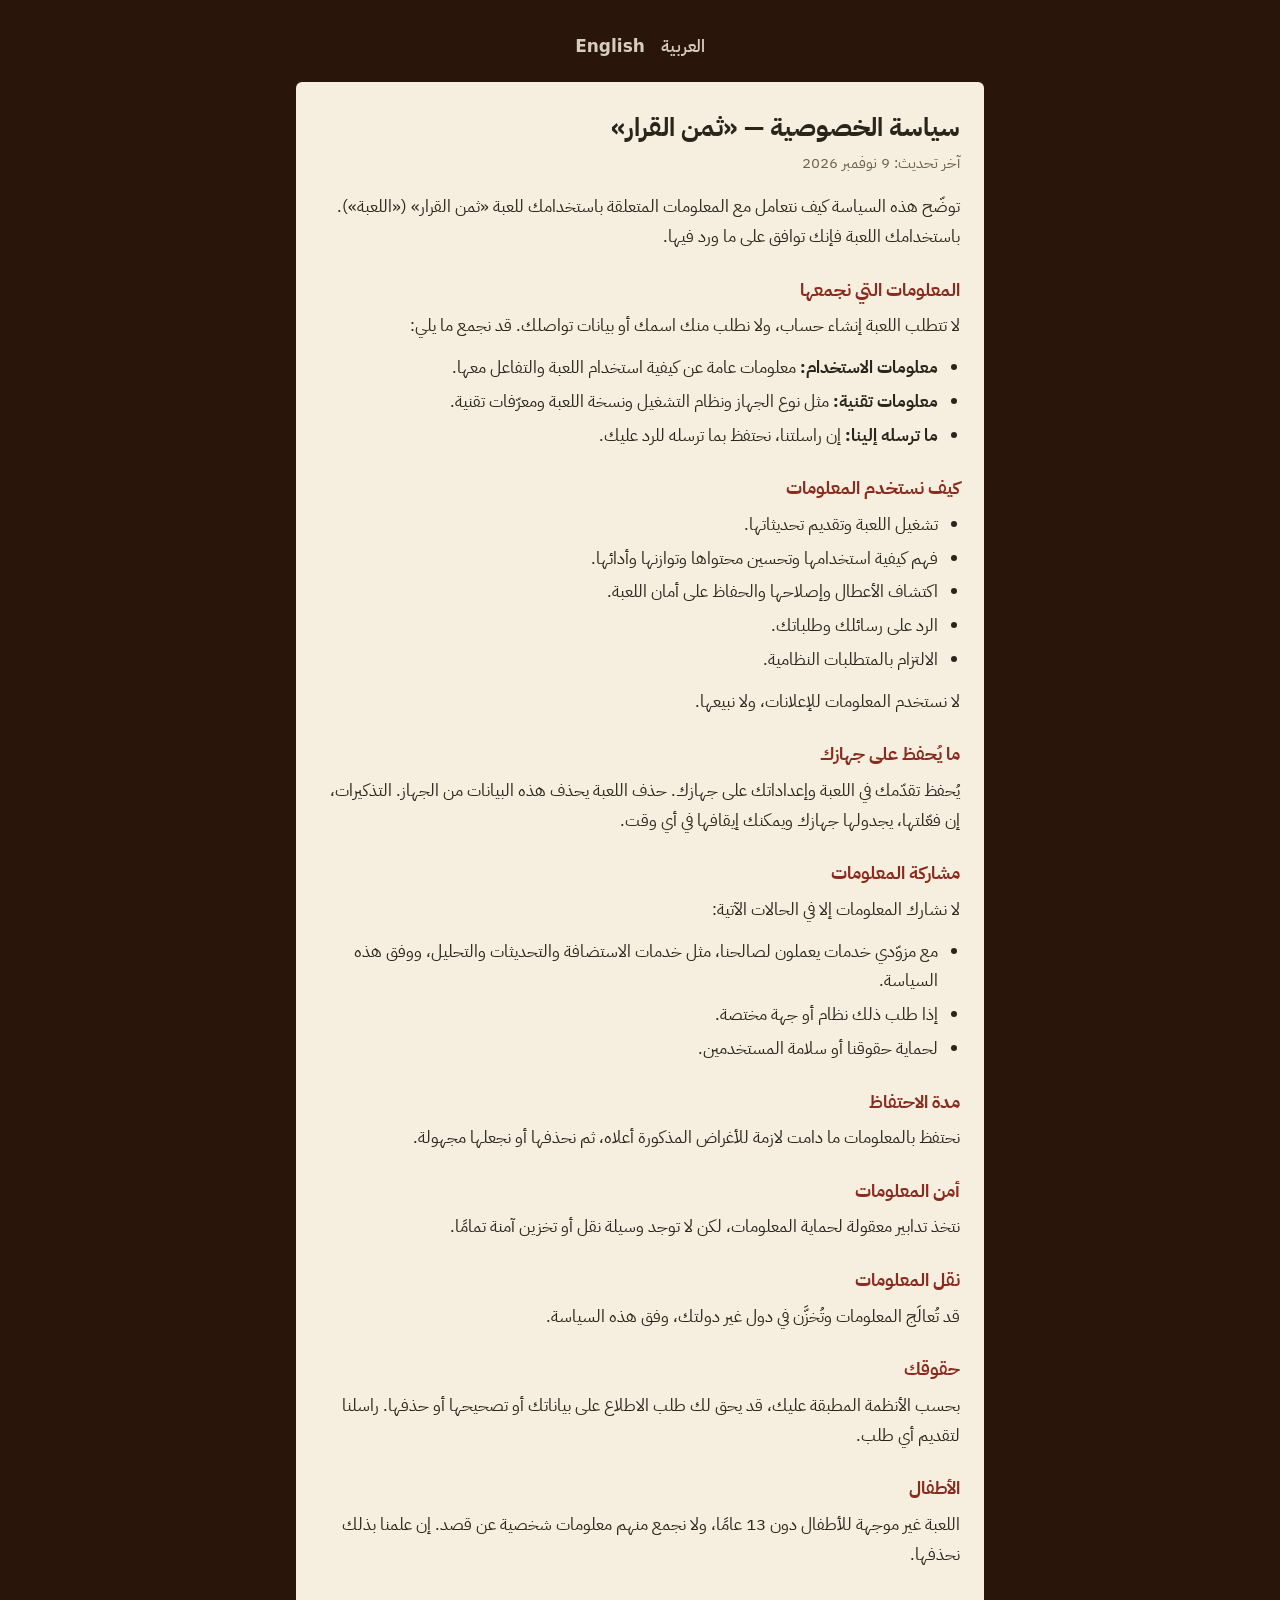
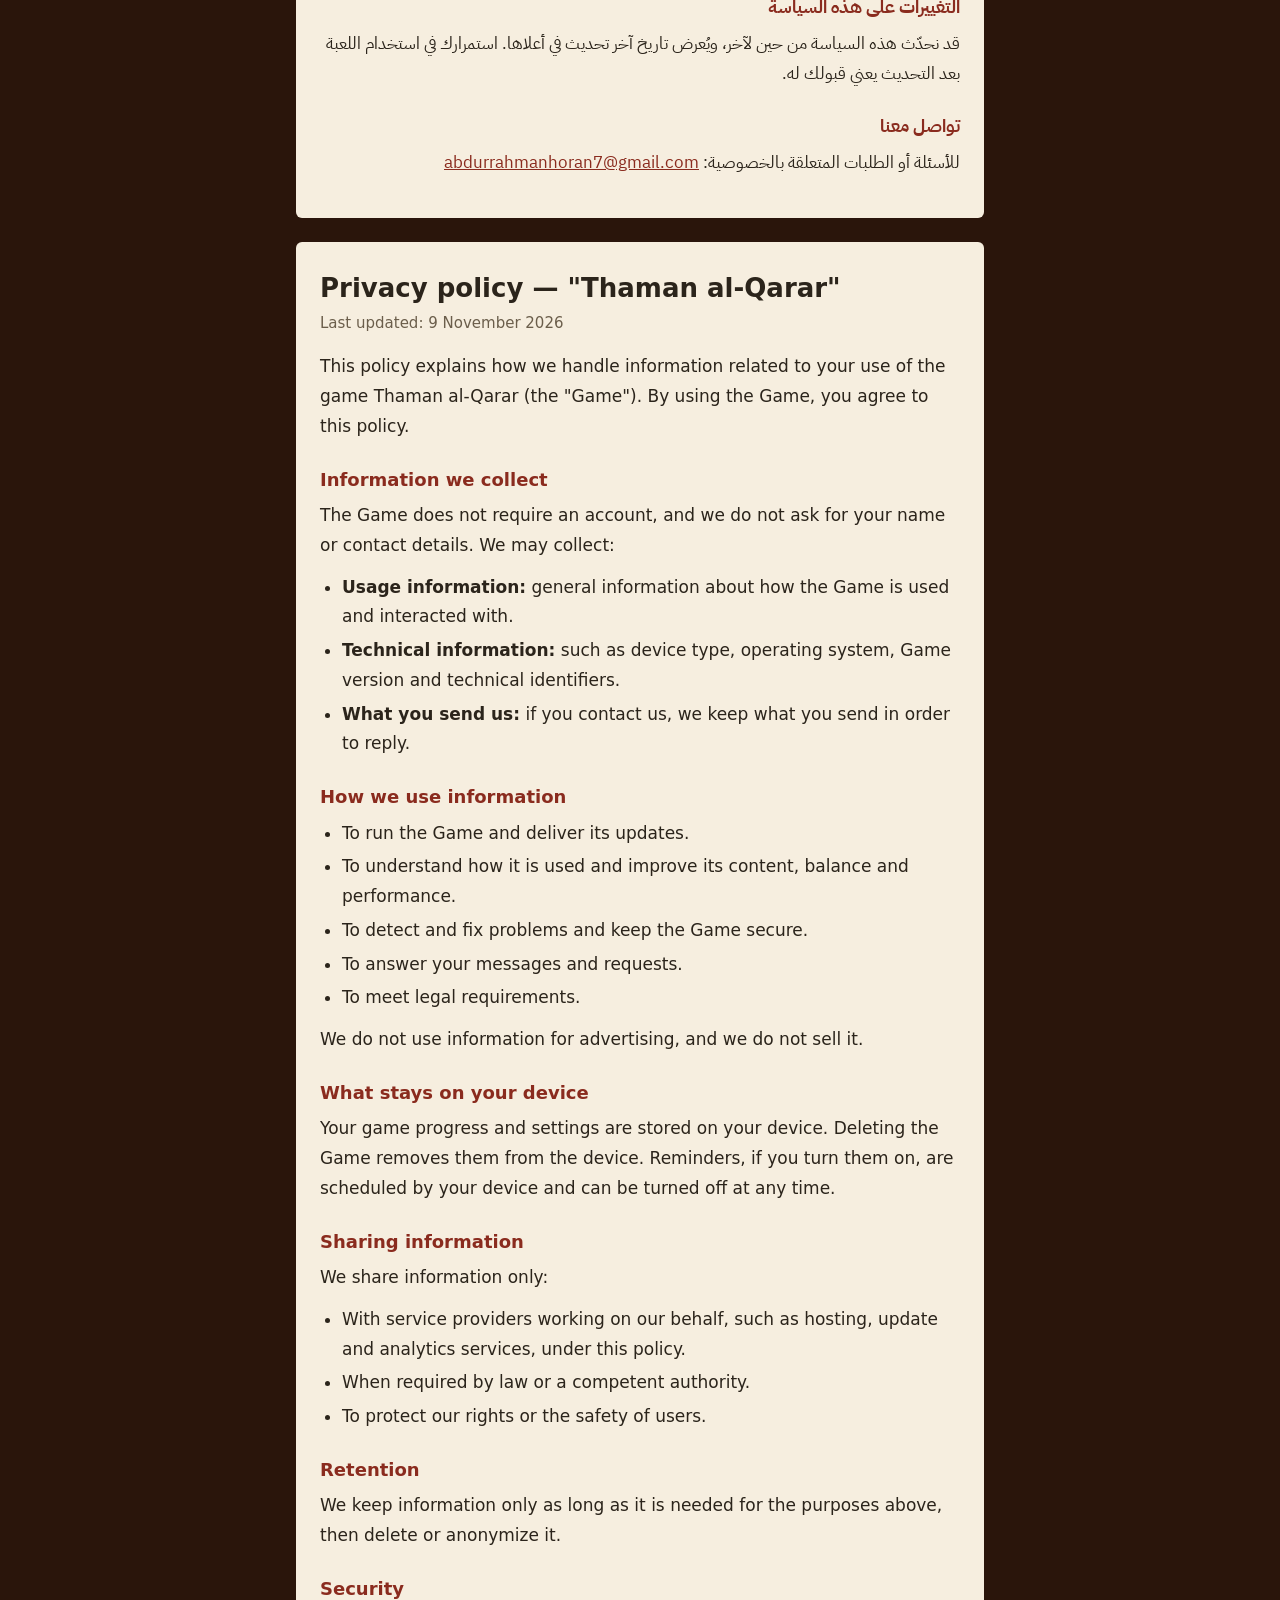
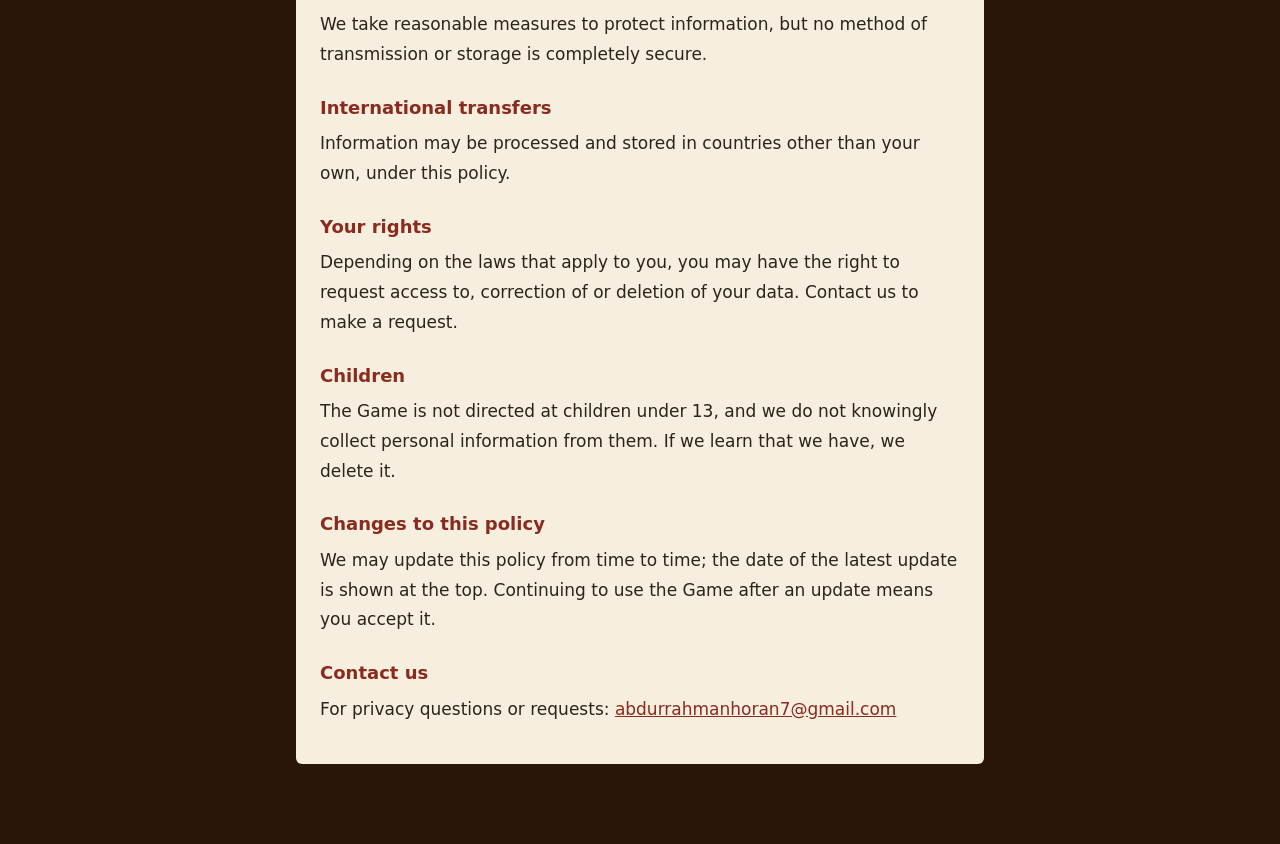
==== privacy/index.html @ e309bd73 "Publish the privacy policy" ====
<!doctype html>
<html lang="ar" dir="rtl">
<head>
<meta charset="utf-8">
<meta name="viewport" content="width=device-width, initial-scale=1">
<title>سياسة الخصوصية — ثمن القرار</title>
<meta name="description" content="Privacy policy for the game Thaman al-Qarar (ثمن القرار).">
<link rel="preconnect" href="https://fonts.googleapis.com">
<link rel="preconnect" href="https://fonts.gstatic.com" crossorigin>
<link href="https://fonts.googleapis.com/css2?family=IBM+Plex+Sans+Arabic:wght@400;600;700&display=swap" rel="stylesheet">
<style>
  :root {
    --bg: #2A150B; --paper: #F6EEDF; --ink: #2B241B; --muted: #6B5E4B; --accent: #8A2B1E;
  }
  @media (prefers-color-scheme: dark) {
    :root { --paper: #1F1712; --ink: #EFE6D6; --muted: #B5A68E; --accent: #E08A6F; }
  }
  * { box-sizing: border-box; }
  body {
    margin: 0; background: var(--bg); color: var(--ink);
    font-family: 'IBM Plex Sans Arabic', system-ui, sans-serif; font-size: 17px; line-height: 1.75;
  }
  main { max-width: 720px; margin: 0 auto; padding: 32px 16px 56px; }
  article { background: var(--paper); border-radius: 6px; padding: 28px 24px; margin-bottom: 24px; }
  nav { display: flex; gap: 16px; justify-content: center; margin-bottom: 20px; }
  nav a { color: #F6EEDF; opacity: 0.85; text-decoration: none; font-weight: 600; }
  nav a:hover { opacity: 1; text-decoration: underline; }
  h1 { font-size: 26px; line-height: 1.4; margin: 0 0 4px; }
  .updated { color: var(--muted); margin: 0 0 16px; font-size: 15px; }
  h2 { font-size: 18px; margin: 22px 0 6px; color: var(--accent); }
  p { margin: 0 0 12px; }
  ul { margin: 0 0 12px; padding-inline-start: 22px; }
  li { margin-bottom: 4px; }
  [lang="en"] { font-family: system-ui, -apple-system, 'Segoe UI', sans-serif; }
  a { color: var(--accent); }
</style>
</head>
<body>
<main>
  <nav><a href="#ar">العربية</a><a href="#en" lang="en">English</a></nav>

  <article id="ar">
    <h1>سياسة الخصوصية — «ثمن القرار»</h1>
    <p class="updated">آخر تحديث: 9 نوفمبر 2026</p>
    <p>توضّح هذه السياسة كيف نتعامل مع المعلومات المتعلقة باستخدامك للعبة «ثمن القرار» («اللعبة»). باستخدامك اللعبة فإنك توافق على ما ورد فيها.</p>

    <h2>المعلومات التي نجمعها</h2>
    <p>لا تتطلب اللعبة إنشاء حساب، ولا نطلب منك اسمك أو بيانات تواصلك. قد نجمع ما يلي:</p>
    <ul>
      <li><strong>معلومات الاستخدام:</strong> معلومات عامة عن كيفية استخدام اللعبة والتفاعل معها.</li>
      <li><strong>معلومات تقنية:</strong> مثل نوع الجهاز ونظام التشغيل ونسخة اللعبة ومعرّفات تقنية.</li>
      <li><strong>ما ترسله إلينا:</strong> إن راسلتنا، نحتفظ بما ترسله للرد عليك.</li>
    </ul>

    <h2>كيف نستخدم المعلومات</h2>
    <ul>
      <li>تشغيل اللعبة وتقديم تحديثاتها.</li>
      <li>فهم كيفية استخدامها وتحسين محتواها وتوازنها وأدائها.</li>
      <li>اكتشاف الأعطال وإصلاحها والحفاظ على أمان اللعبة.</li>
      <li>الرد على رسائلك وطلباتك.</li>
      <li>الالتزام بالمتطلبات النظامية.</li>
    </ul>
    <p>لا نستخدم المعلومات للإعلانات، ولا نبيعها.</p>

    <h2>ما يُحفظ على جهازك</h2>
    <p>يُحفظ تقدّمك في اللعبة وإعداداتك على جهازك. حذف اللعبة يحذف هذه البيانات من الجهاز. التذكيرات، إن فعّلتها، يجدولها جهازك ويمكنك إيقافها في أي وقت.</p>

    <h2>مشاركة المعلومات</h2>
    <p>لا نشارك المعلومات إلا في الحالات الآتية:</p>
    <ul>
      <li>مع مزوّدي خدمات يعملون لصالحنا، مثل خدمات الاستضافة والتحديثات والتحليل، ووفق هذه السياسة.</li>
      <li>إذا طلب ذلك نظام أو جهة مختصة.</li>
      <li>لحماية حقوقنا أو سلامة المستخدمين.</li>
    </ul>

    <h2>مدة الاحتفاظ</h2>
    <p>نحتفظ بالمعلومات ما دامت لازمة للأغراض المذكورة أعلاه، ثم نحذفها أو نجعلها مجهولة.</p>

    <h2>أمن المعلومات</h2>
    <p>نتخذ تدابير معقولة لحماية المعلومات، لكن لا توجد وسيلة نقل أو تخزين آمنة تمامًا.</p>

    <h2>نقل المعلومات</h2>
    <p>قد تُعالَج المعلومات وتُخزَّن في دول غير دولتك، وفق هذه السياسة.</p>

    <h2>حقوقك</h2>
    <p>بحسب الأنظمة المطبقة عليك، قد يحق لك طلب الاطلاع على بياناتك أو تصحيحها أو حذفها. راسلنا لتقديم أي طلب.</p>

    <h2>الأطفال</h2>
    <p>اللعبة غير موجهة للأطفال دون 13 عامًا، ولا نجمع منهم معلومات شخصية عن قصد. إن علمنا بذلك نحذفها.</p>

    <h2>التغييرات على هذه السياسة</h2>
    <p>قد نحدّث هذه السياسة من حين لآخر، ويُعرض تاريخ آخر تحديث في أعلاها. استمرارك في استخدام اللعبة بعد التحديث يعني قبولك له.</p>

    <h2>تواصل معنا</h2>
    <p>للأسئلة أو الطلبات المتعلقة بالخصوصية: <a href="mailto:abdurrahmanhoran7@gmail.com">abdurrahmanhoran7@gmail.com</a></p>
  </article>

  <article id="en" lang="en" dir="ltr">
    <h1>Privacy policy — "Thaman al-Qarar"</h1>
    <p class="updated">Last updated: 9 November 2026</p>
    <p>This policy explains how we handle information related to your use of the game Thaman al-Qarar (the "Game"). By using the Game, you agree to this policy.</p>

    <h2>Information we collect</h2>
    <p>The Game does not require an account, and we do not ask for your name or contact details. We may collect:</p>
    <ul>
      <li><strong>Usage information:</strong> general information about how the Game is used and interacted with.</li>
      <li><strong>Technical information:</strong> such as device type, operating system, Game version and technical identifiers.</li>
      <li><strong>What you send us:</strong> if you contact us, we keep what you send in order to reply.</li>
    </ul>

    <h2>How we use information</h2>
    <ul>
      <li>To run the Game and deliver its updates.</li>
      <li>To understand how it is used and improve its content, balance and performance.</li>
      <li>To detect and fix problems and keep the Game secure.</li>
      <li>To answer your messages and requests.</li>
      <li>To meet legal requirements.</li>
    </ul>
    <p>We do not use information for advertising, and we do not sell it.</p>

    <h2>What stays on your device</h2>
    <p>Your game progress and settings are stored on your device. Deleting the Game removes them from the device. Reminders, if you turn them on, are scheduled by your device and can be turned off at any time.</p>

    <h2>Sharing information</h2>
    <p>We share information only:</p>
    <ul>
      <li>With service providers working on our behalf, such as hosting, update and analytics services, under this policy.</li>
      <li>When required by law or a competent authority.</li>
      <li>To protect our rights or the safety of users.</li>
    </ul>

    <h2>Retention</h2>
    <p>We keep information only as long as it is needed for the purposes above, then delete or anonymize it.</p>

    <h2>Security</h2>
    <p>We take reasonable measures to protect information, but no method of transmission or storage is completely secure.</p>

    <h2>International transfers</h2>
    <p>Information may be processed and stored in countries other than your own, under this policy.</p>

    <h2>Your rights</h2>
    <p>Depending on the laws that apply to you, you may have the right to request access to, correction of or deletion of your data. Contact us to make a request.</p>

    <h2>Children</h2>
    <p>The Game is not directed at children under 13, and we do not knowingly collect personal information from them. If we learn that we have, we delete it.</p>

    <h2>Changes to this policy</h2>
    <p>We may update this policy from time to time; the date of the latest update is shown at the top. Continuing to use the Game after an update means you accept it.</p>

    <h2>Contact us</h2>
    <p>For privacy questions or requests: <a href="mailto:abdurrahmanhoran7@gmail.com">abdurrahmanhoran7@gmail.com</a></p>
  </article>
</main>
</body>
</html>
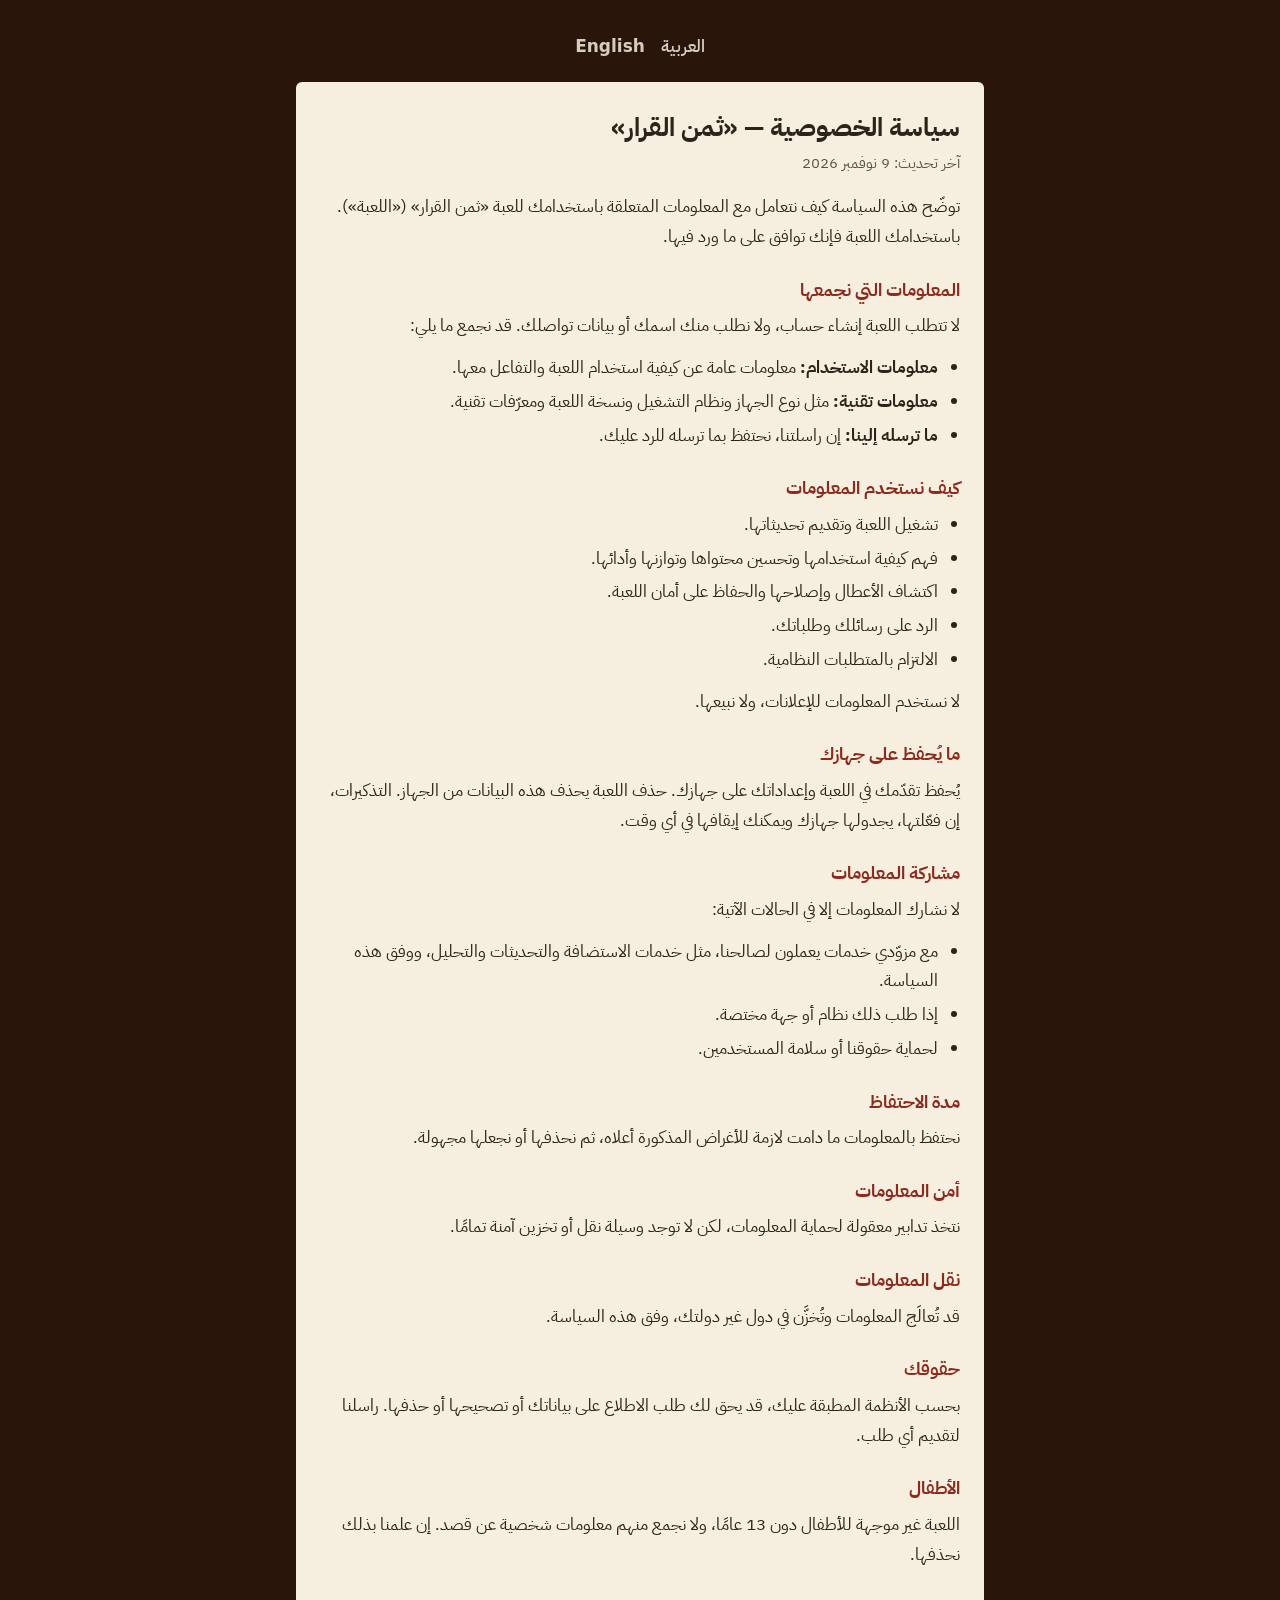
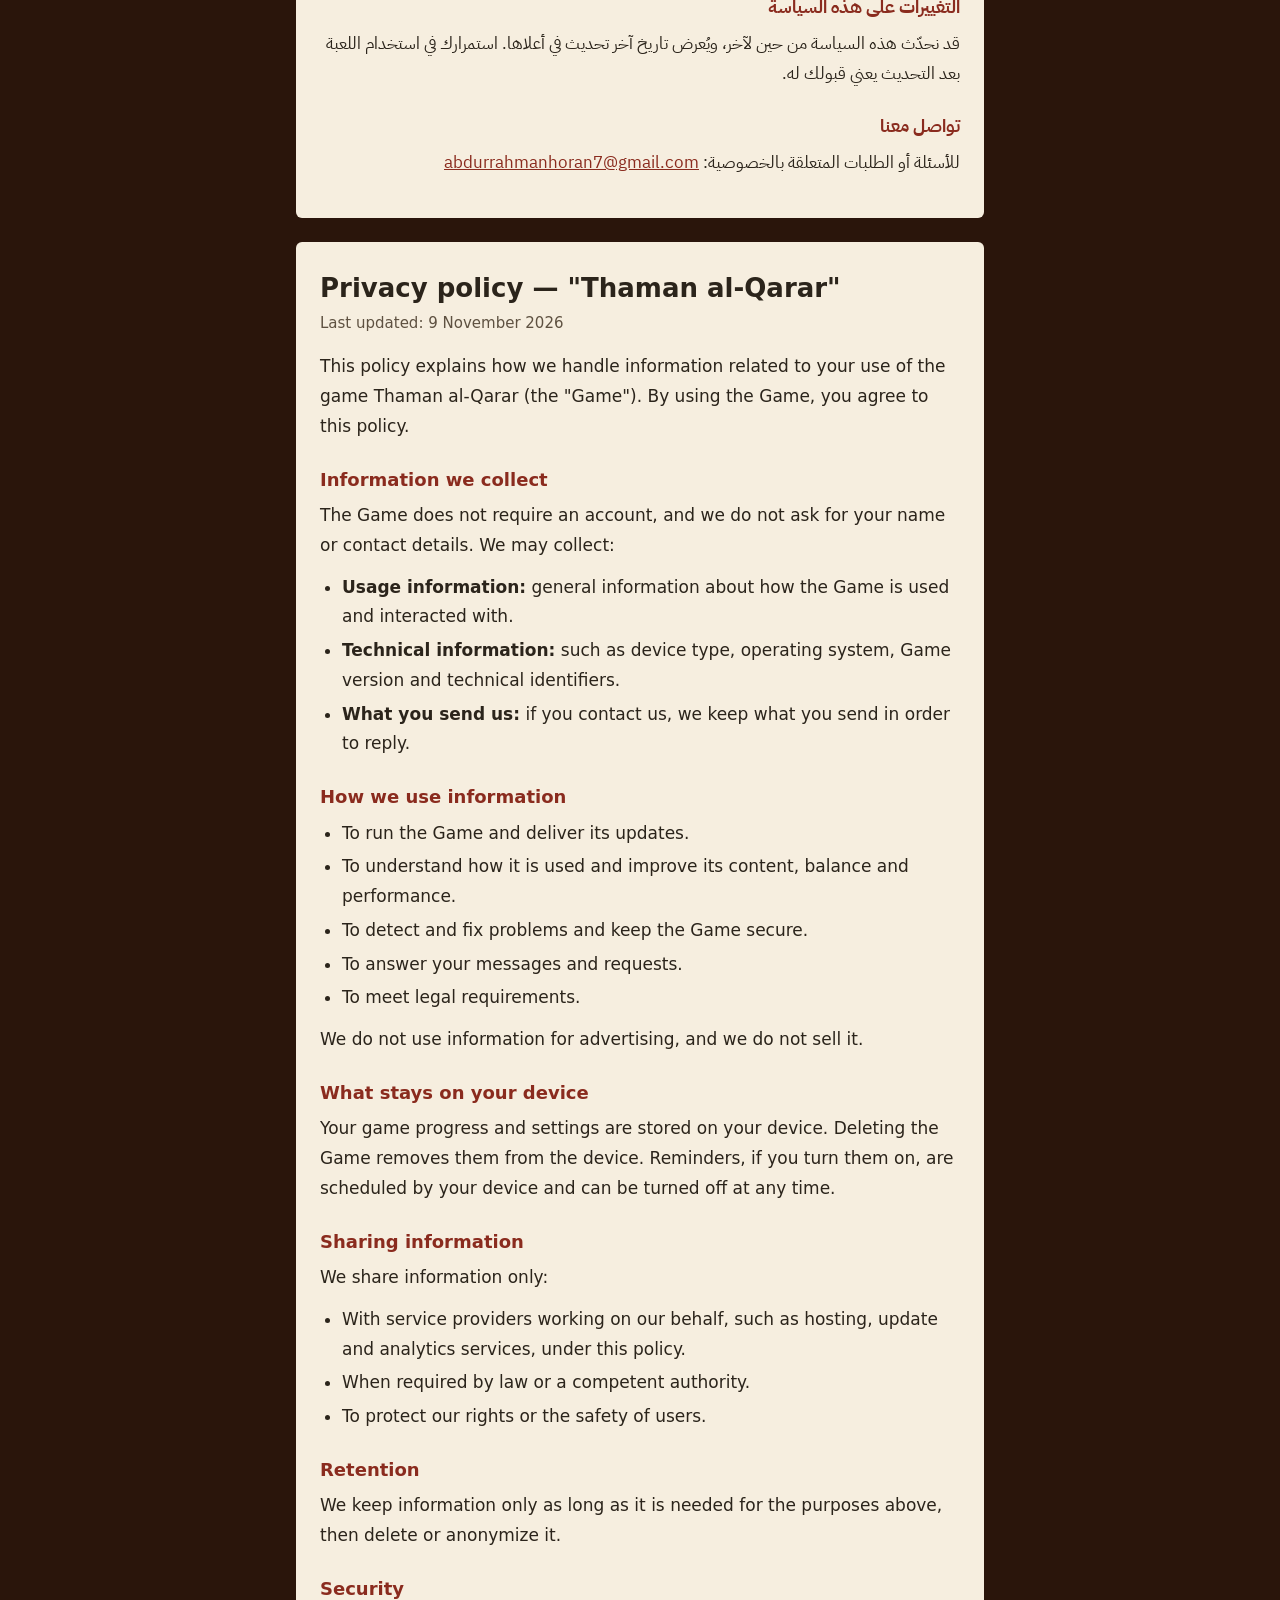
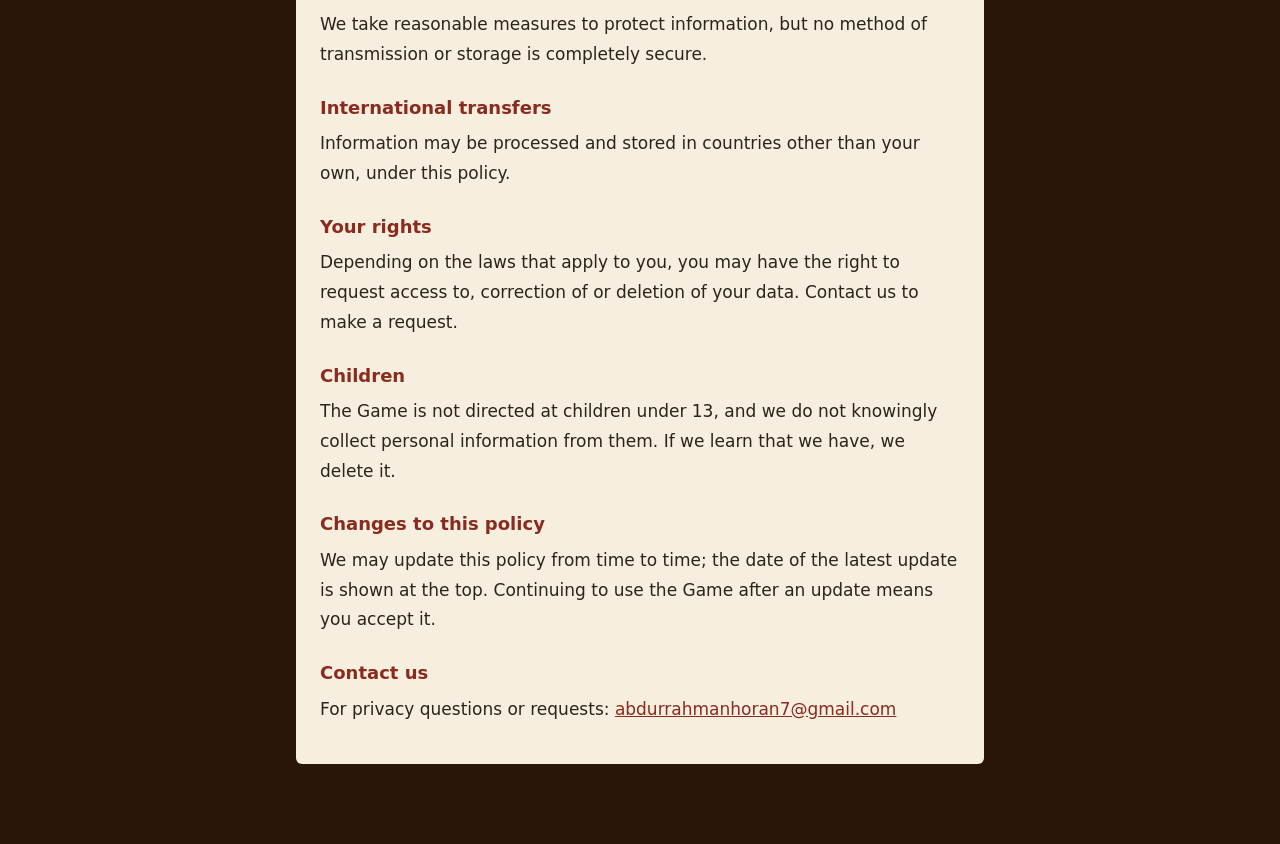
==== commit ae44d6da: "Keep the light paper card in dark mode for contrast" ====
--- a/privacy/index.html
+++ b/privacy/index.html
@@ -10,11 +10,10 @@
 <link href="https://fonts.googleapis.com/css2?family=IBM+Plex+Sans+Arabic:wght@400;600;700&display=swap" rel="stylesheet">
 <style>
   :root {
-    --bg: #2A150B; --paper: #F6EEDF; --ink: #2B241B; --muted: #6B5E4B; --accent: #8A2B1E;
+    --bg: #2A150B; --paper: #F6EEDF; --ink: #2B241B; --muted: #5E5141; --accent: #8A2B1E;
   }
-  @media (prefers-color-scheme: dark) {
-    :root { --paper: #1F1712; --ink: #EFE6D6; --muted: #B5A68E; --accent: #E08A6F; }
-  }
+  /* Light paper on walnut in both modes, like the game itself. */
+  :root { color-scheme: light; }
   * { box-sizing: border-box; }
   body {
     margin: 0; background: var(--bg); color: var(--ink);
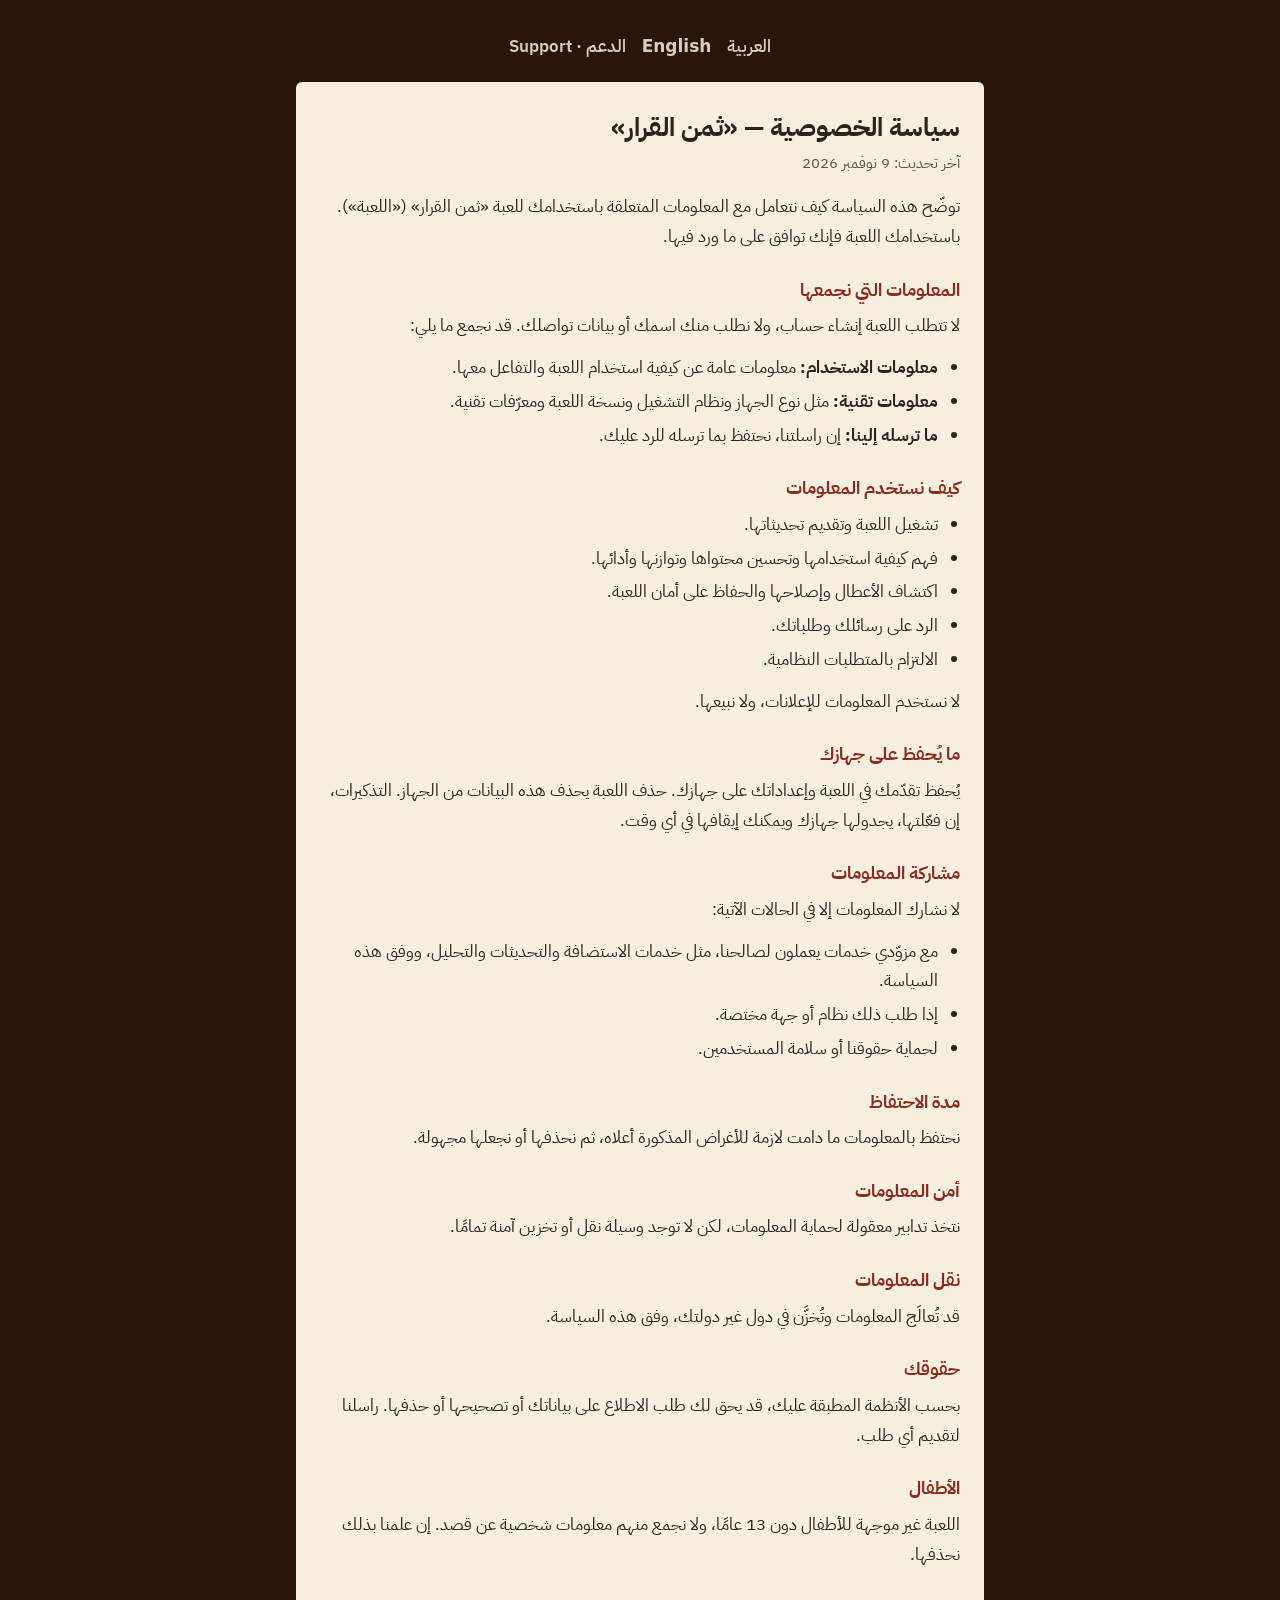
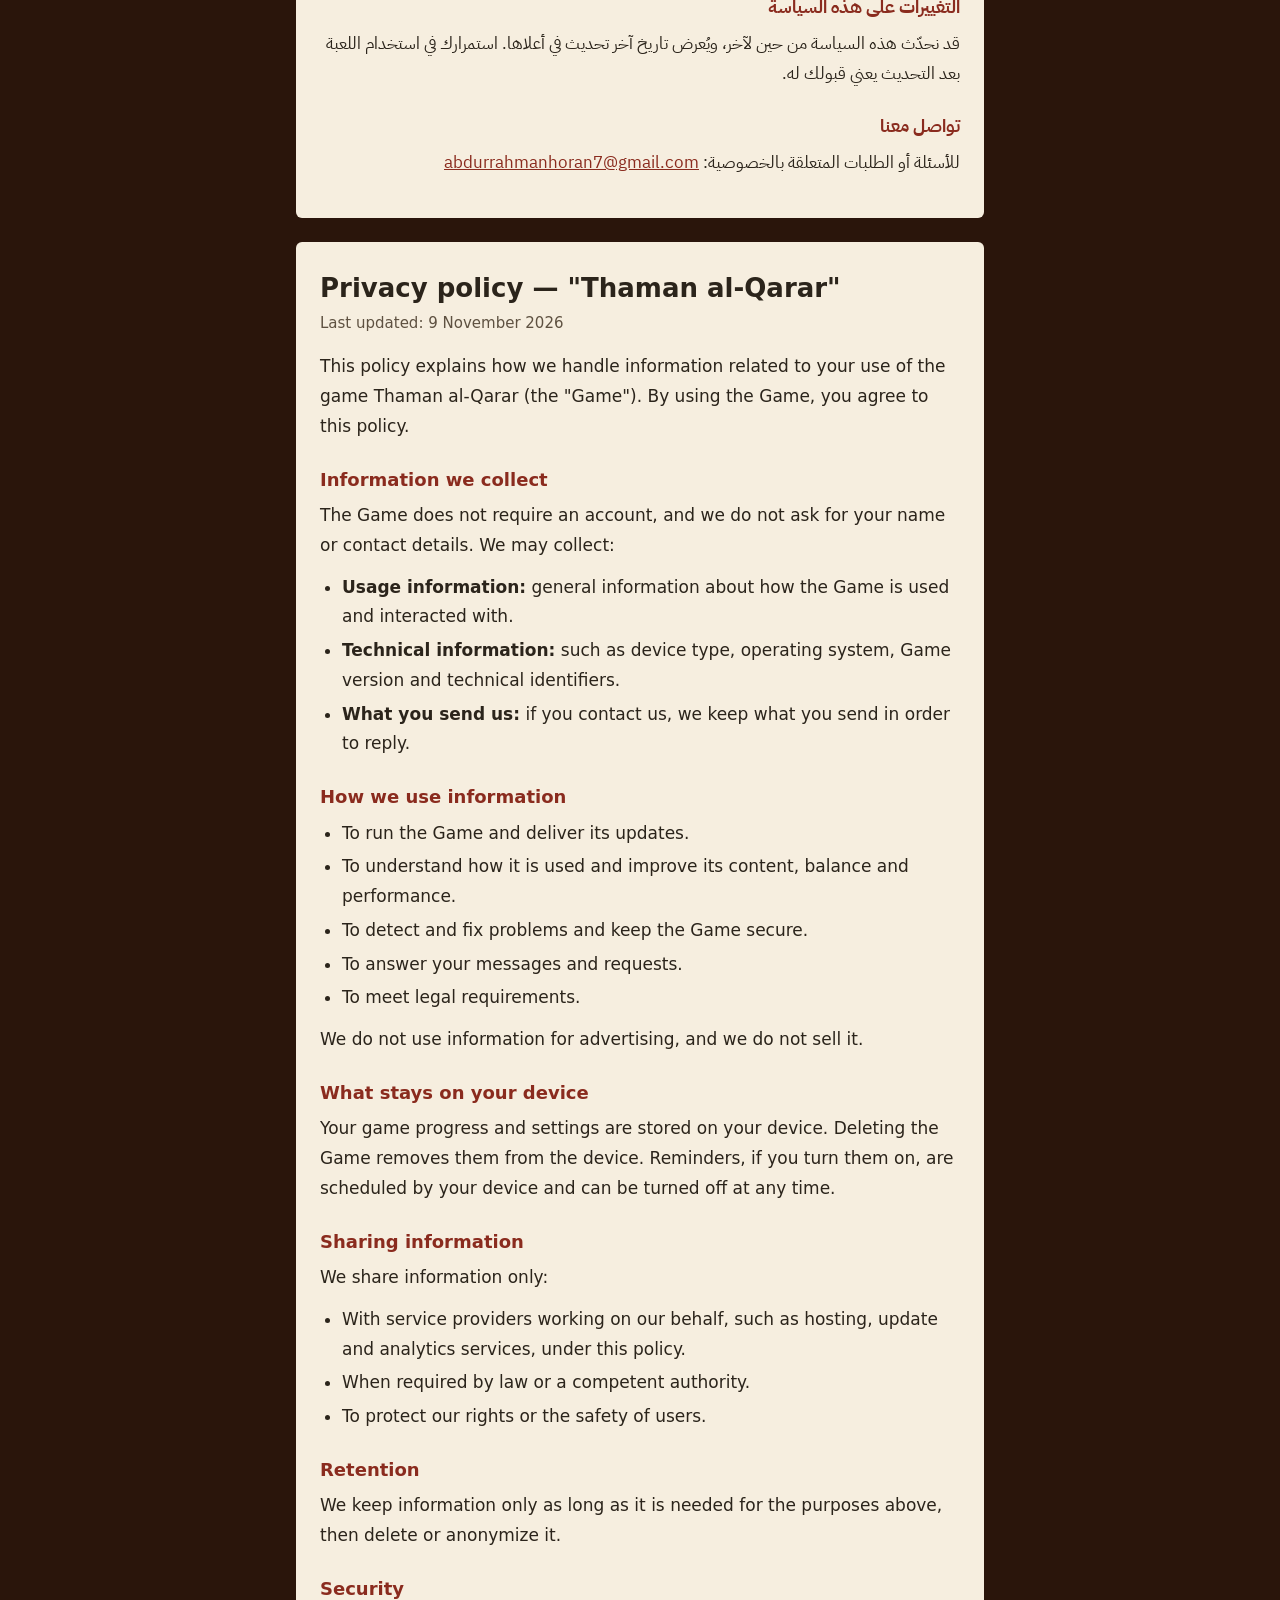
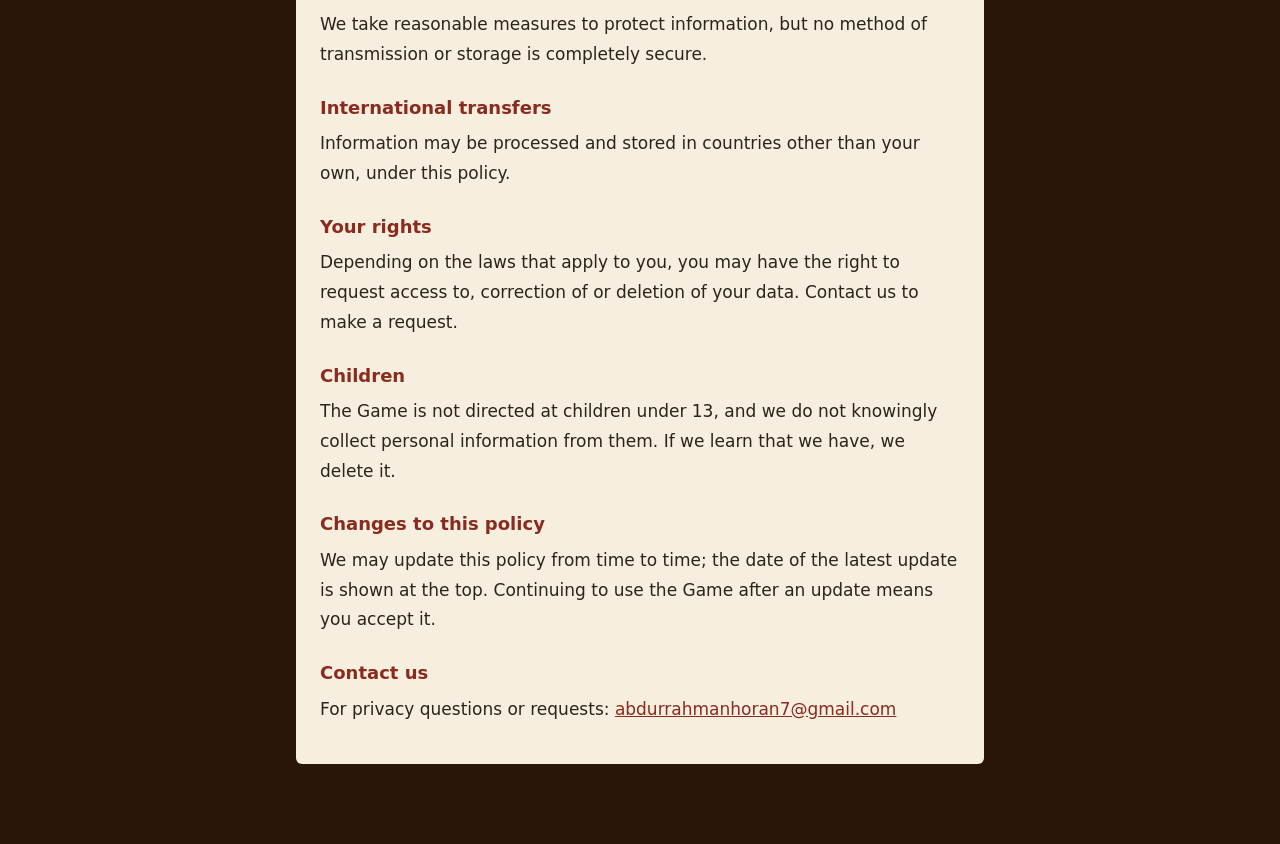
==== commit d720059b: "Add a support page, a landing page, and one shared stylesheet" ====
--- a/privacy/index.html
+++ b/privacy/index.html
@@ -8,35 +8,11 @@
 <link rel="preconnect" href="https://fonts.googleapis.com">
 <link rel="preconnect" href="https://fonts.gstatic.com" crossorigin>
 <link href="https://fonts.googleapis.com/css2?family=IBM+Plex+Sans+Arabic:wght@400;600;700&display=swap" rel="stylesheet">
-<style>
-  :root {
-    --bg: #2A150B; --paper: #F6EEDF; --ink: #2B241B; --muted: #5E5141; --accent: #8A2B1E;
-  }
-  /* Light paper on walnut in both modes, like the game itself. */
-  :root { color-scheme: light; }
-  * { box-sizing: border-box; }
-  body {
-    margin: 0; background: var(--bg); color: var(--ink);
-    font-family: 'IBM Plex Sans Arabic', system-ui, sans-serif; font-size: 17px; line-height: 1.75;
-  }
-  main { max-width: 720px; margin: 0 auto; padding: 32px 16px 56px; }
-  article { background: var(--paper); border-radius: 6px; padding: 28px 24px; margin-bottom: 24px; }
-  nav { display: flex; gap: 16px; justify-content: center; margin-bottom: 20px; }
-  nav a { color: #F6EEDF; opacity: 0.85; text-decoration: none; font-weight: 600; }
-  nav a:hover { opacity: 1; text-decoration: underline; }
-  h1 { font-size: 26px; line-height: 1.4; margin: 0 0 4px; }
-  .updated { color: var(--muted); margin: 0 0 16px; font-size: 15px; }
-  h2 { font-size: 18px; margin: 22px 0 6px; color: var(--accent); }
-  p { margin: 0 0 12px; }
-  ul { margin: 0 0 12px; padding-inline-start: 22px; }
-  li { margin-bottom: 4px; }
-  [lang="en"] { font-family: system-ui, -apple-system, 'Segoe UI', sans-serif; }
-  a { color: var(--accent); }
-</style>
+<link rel="stylesheet" href="../style.css">
 </head>
 <body>
 <main>
-  <nav><a href="#ar">العربية</a><a href="#en" lang="en">English</a></nav>
+  <nav><a href="#ar">العربية</a><a href="#en" lang="en">English</a><a href="../support/">الدعم · Support</a></nav>
 
   <article id="ar">
     <h1>سياسة الخصوصية — «ثمن القرار»</h1>
--- a/style.css
+++ b/style.css
@@ -0,0 +1,26 @@
+  :root {
+    --bg: #2A150B; --paper: #F6EEDF; --ink: #2B241B; --muted: #5E5141; --accent: #8A2B1E;
+  }
+  /* Light paper on walnut in both modes, like the game itself. */
+  :root { color-scheme: light; }
+  * { box-sizing: border-box; }
+  body {
+    margin: 0; background: var(--bg); color: var(--ink);
+    font-family: 'IBM Plex Sans Arabic', system-ui, sans-serif; font-size: 17px; line-height: 1.75;
+  }
+  main { max-width: 720px; margin: 0 auto; padding: 32px 16px 56px; }
+  article { background: var(--paper); border-radius: 6px; padding: 28px 24px; margin-bottom: 24px; }
+  nav { display: flex; gap: 16px; justify-content: center; margin-bottom: 20px; }
+  nav a { color: #F6EEDF; opacity: 0.85; text-decoration: none; font-weight: 600; }
+  nav a:hover { opacity: 1; text-decoration: underline; }
+  h1 { font-size: 26px; line-height: 1.4; margin: 0 0 4px; }
+  .updated { color: var(--muted); margin: 0 0 16px; font-size: 15px; }
+  h2 { font-size: 18px; margin: 22px 0 6px; color: var(--accent); }
+  p { margin: 0 0 12px; }
+  h2 + p { margin-top: 0; }
+  .links { display: flex; gap: 16px; justify-content: center; flex-wrap: wrap; }
+  .links a { font-weight: 600; }
+  ul { margin: 0 0 12px; padding-inline-start: 22px; }
+  li { margin-bottom: 4px; }
+  [lang="en"] { font-family: system-ui, -apple-system, 'Segoe UI', sans-serif; }
+  a { color: var(--accent); }
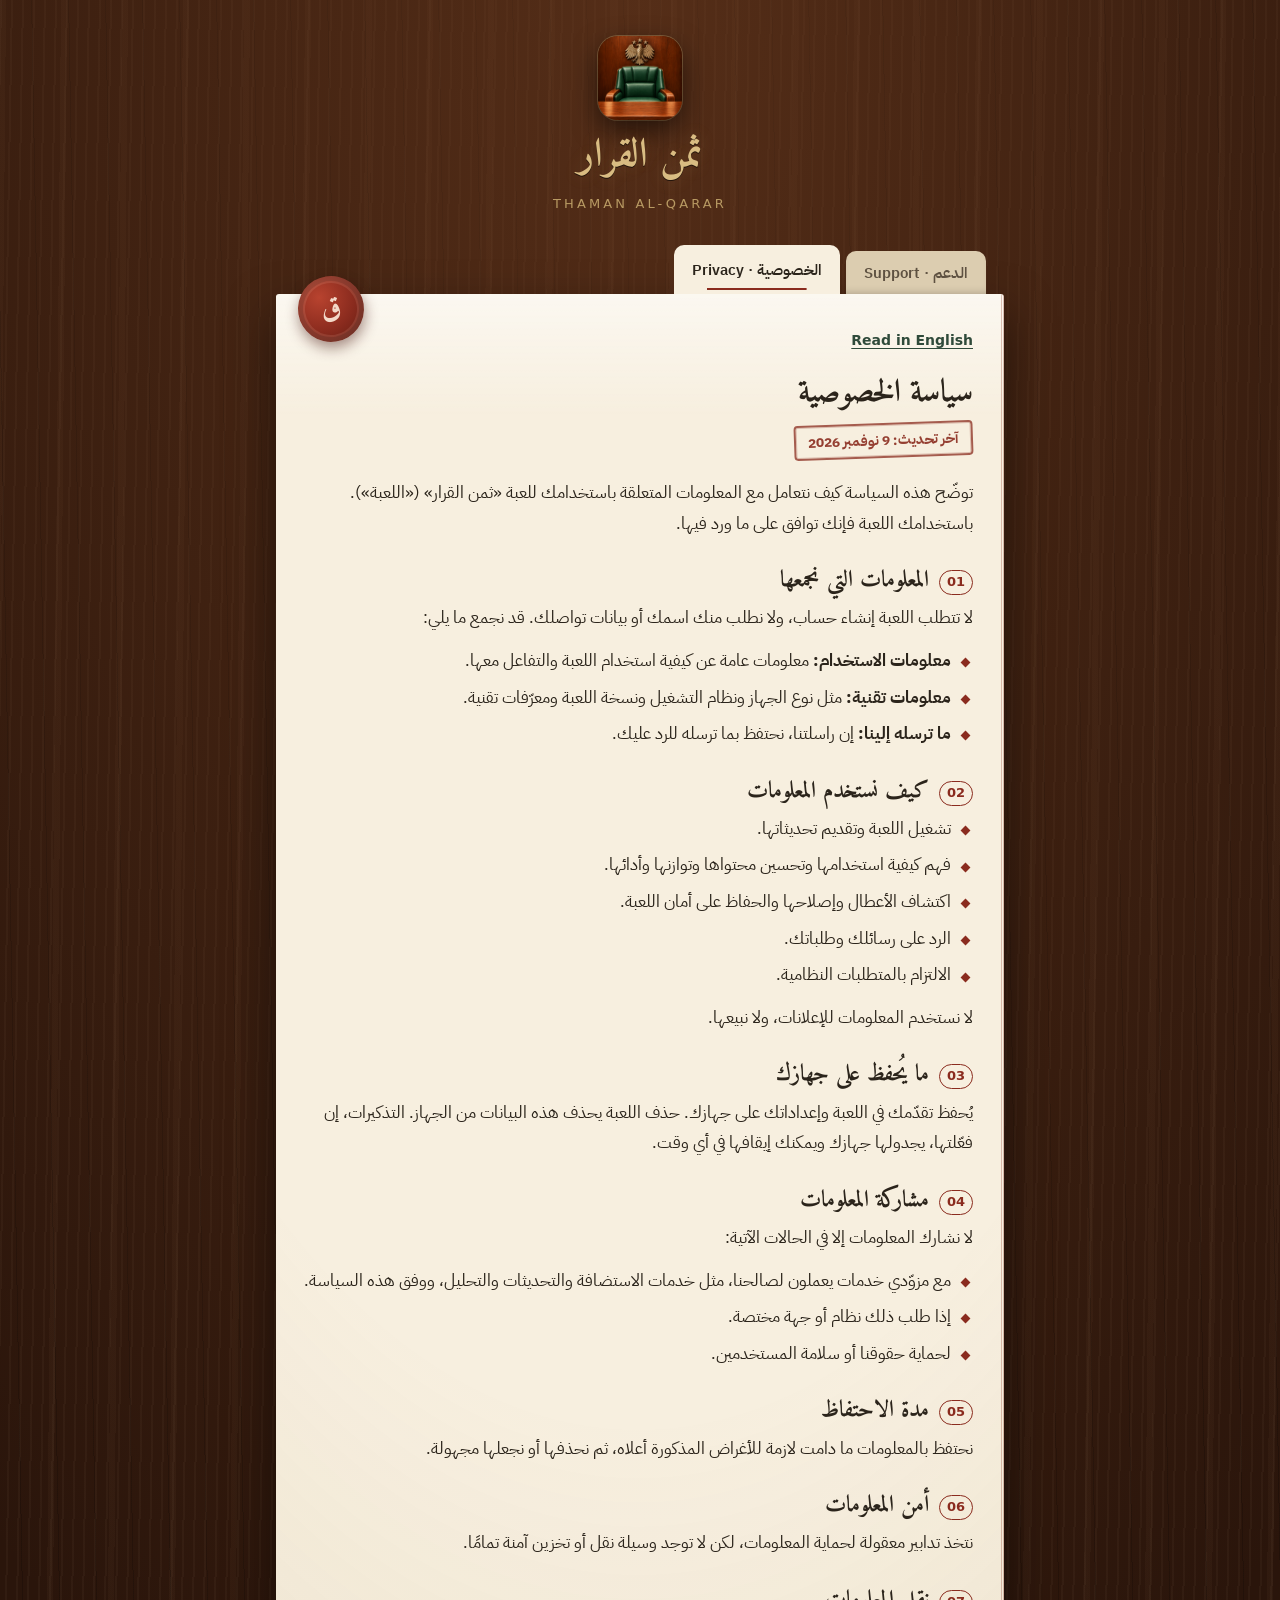
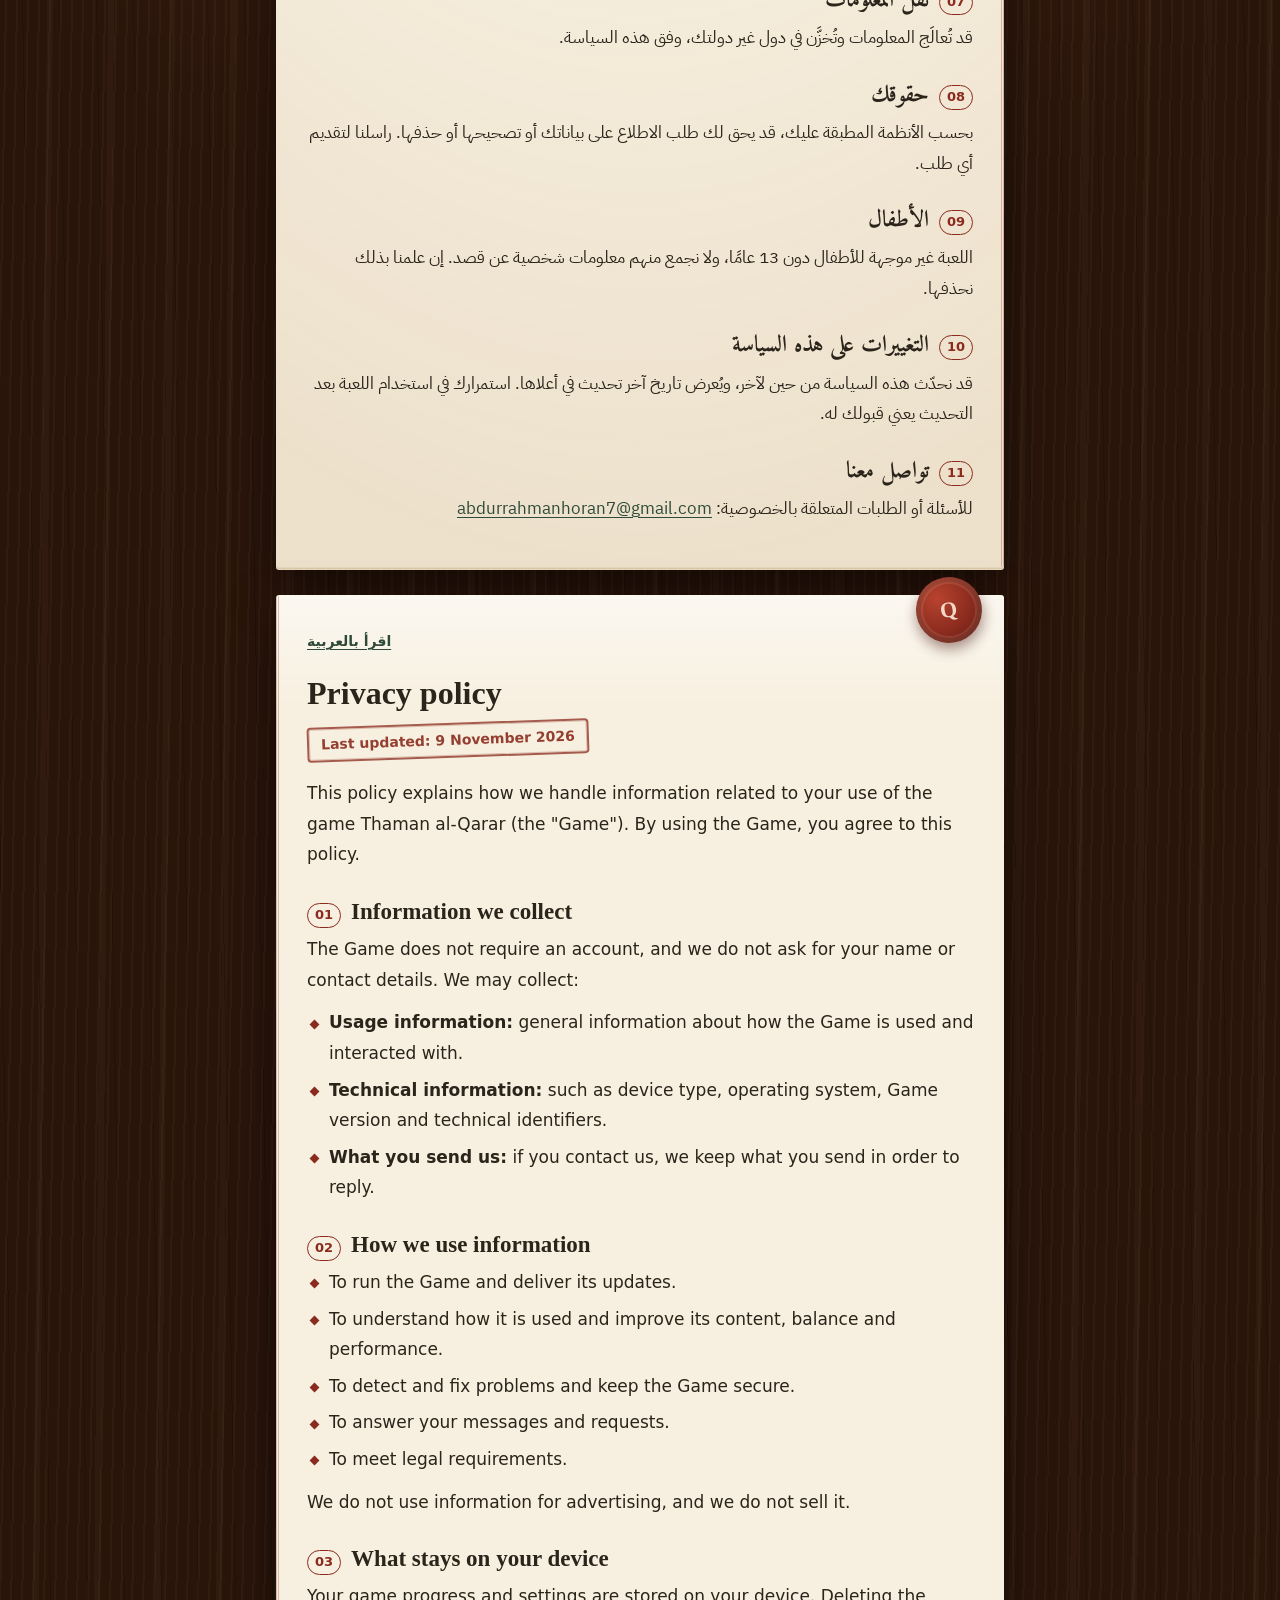
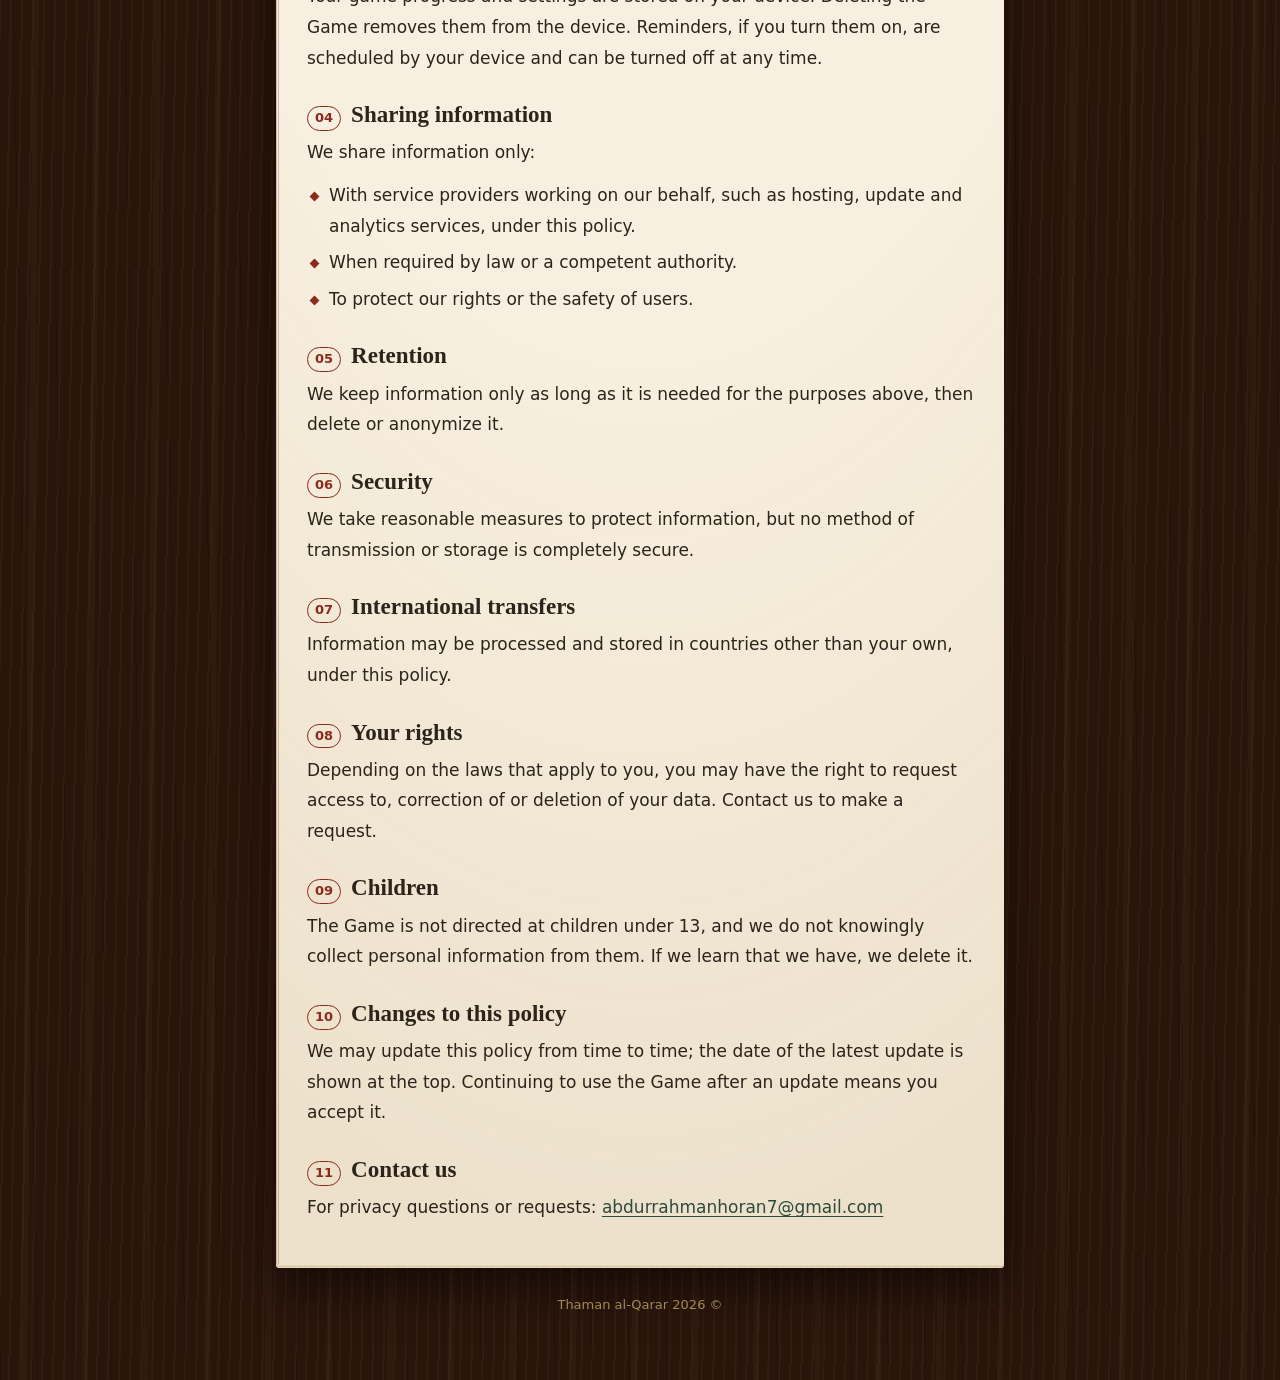
==== commit 8def8fb9: "Restyle the site as the game's desk: walnut, paper sheets, index tabs, a wax seal and a dated stamp" ====
--- a/privacy/index.html
+++ b/privacy/index.html
@@ -5,18 +5,123 @@
 <meta name="viewport" content="width=device-width, initial-scale=1">
 <title>سياسة الخصوصية — ثمن القرار</title>
 <meta name="description" content="Privacy policy for the game Thaman al-Qarar (ثمن القرار).">
+<link rel="icon" href="../assets/favicon.png">
 <link rel="preconnect" href="https://fonts.googleapis.com">
 <link rel="preconnect" href="https://fonts.gstatic.com" crossorigin>
-<link href="https://fonts.googleapis.com/css2?family=IBM+Plex+Sans+Arabic:wght@400;600;700&display=swap" rel="stylesheet">
-<link rel="stylesheet" href="../style.css">
+<link href="https://fonts.googleapis.com/css2?family=Amiri:wght@700&family=IBM+Plex+Sans+Arabic:wght@400;600;700&display=swap" rel="stylesheet">
+<style>
+  :root {
+    color-scheme: light;
+    --walnut: #2A150B; --walnut-hi: #4A2816; --paper: #F7EFDF; --paper-edge: #E6D8BD; --tab: #DCCDB0;
+    --ink: #2B241B; --muted: #5E5141; --red: #8A2B1E; --green: #2F4A3A; --brass: #D9BC82; --brass-dim: #B89A63;
+  }
+  * { box-sizing: border-box; }
+  html { background: var(--walnut); }
+  body {
+    margin: 0; min-height: 100vh; color: var(--ink);
+    font-family: 'IBM Plex Sans Arabic', system-ui, sans-serif; font-size: 17px; line-height: 1.8;
+    background-color: var(--walnut);
+    background-image:
+      radial-gradient(120% 60% at 50% 0%, rgba(120, 66, 34, 0.55), transparent 70%),
+      repeating-linear-gradient(91deg, rgba(255, 220, 180, 0.035) 0 2px, transparent 2px 11px),
+      repeating-linear-gradient(89deg, rgba(0, 0, 0, 0.18) 0 1px, transparent 1px 37px),
+      repeating-linear-gradient(90.5deg, rgba(255, 200, 150, 0.03) 0 6px, transparent 6px 61px);
+  }
+  a { color: var(--green); text-decoration-thickness: 1px; text-underline-offset: 3px; }
+  main { max-width: 760px; margin: 0 auto; padding: 36px 16px 64px; }
+
+  /* Masthead: the office's brass plaque. */
+  .masthead { display: flex; flex-direction: column; align-items: center; gap: 10px; text-align: center; margin-bottom: 30px; text-decoration: none; }
+  .masthead img { width: 84px; height: 84px; border-radius: 20px; box-shadow: 0 10px 26px rgba(0, 0, 0, 0.55), 0 0 0 1px rgba(217, 188, 130, 0.35); }
+  .masthead .name { font-family: 'Amiri', serif; font-weight: 700; font-size: 40px; line-height: 1.3; color: var(--brass);
+    text-shadow: 0 1px 0 rgba(0, 0, 0, 0.6), 0 0 18px rgba(217, 188, 130, 0.18); }
+  .masthead .latin { font-size: 13px; letter-spacing: 0.24em; text-transform: uppercase; color: var(--brass-dim); font-family: system-ui, sans-serif; }
+
+  /* Index tabs on the folder's edge: the open one joins the sheet with a red ink underline. */
+  .tabs { display: flex; gap: 6px; padding-inline: 18px; position: relative; z-index: 1; }
+  .tabs a { display: block; padding: 9px 18px 7px; border-radius: 10px 10px 0 0; background: var(--tab); color: var(--muted);
+    text-decoration: none; font-weight: 600; font-size: 15px; margin-top: 6px; box-shadow: inset 0 -6px 8px -6px rgba(0, 0, 0, 0.25); }
+  .tabs a:hover { color: var(--ink); }
+  .tabs a[aria-current="page"] { background: var(--paper); color: var(--ink); margin-top: 0; padding-top: 12px; box-shadow: none;
+    background-image: linear-gradient(var(--red), var(--red)); background-size: 60% 2px; background-position: 50% calc(100% - 4px); background-repeat: no-repeat; }
+
+  /* The sheet: paper on the desk, a ledger margin, a wax seal in the corner. */
+  .sheet { position: relative; background: var(--paper); border-radius: 3px; padding: 34px 28px 30px;
+    background-image: linear-gradient(180deg, rgba(255, 255, 255, 0.55), transparent 120px), radial-gradient(140% 100% at 50% 0%, transparent 60%, rgba(160, 120, 60, 0.12));
+    box-shadow: 0 1px 0 var(--paper-edge), 0 2px 0 #d9c9a8, 0 3px 0 var(--paper-edge), 0 22px 48px rgba(0, 0, 0, 0.5);
+    border-inline-start: 3px double rgba(138, 43, 30, 0.28); margin-bottom: 28px; }
+  .sheet + .sheet { margin-top: 8px; }
+  .seal { position: absolute; top: -18px; inset-inline-end: 22px; width: 66px; height: 66px; border-radius: 50%;
+    display: grid; place-items: center; transform: rotate(-9deg);
+    background: radial-gradient(circle at 35% 30%, #b8432f, #8A2B1E 55%, #5e1a10);
+    box-shadow: 0 6px 14px rgba(60, 10, 5, 0.45), inset 0 0 0 5px rgba(0, 0, 0, 0.12), inset 0 0 0 7px rgba(255, 210, 190, 0.12);
+    color: #F3D9C8; font-family: 'Amiri', serif; font-weight: 700; font-size: 30px; line-height: 1; }
+  .seal[lang="en"] { font-family: Georgia, 'Times New Roman', serif; font-size: 22px; letter-spacing: 0.04em; }
+  .kicker { font-size: 13px; letter-spacing: 0.08em; color: var(--red); font-weight: 600; margin: 0 0 2px; }
+  h1 { font-family: 'Amiri', serif; font-weight: 700; font-size: 32px; line-height: 1.35; margin: 0 0 6px; padding-inline-end: 72px; }
+  .lede { color: var(--muted); margin: 0 0 18px; }
+  .lang { font-size: 14px; margin: 0 0 18px; color: var(--muted); }
+  .lang a { font-weight: 600; }
+
+  /* Rubber stamp for the date. */
+  .stamp { display: inline-block; margin: 2px 0 20px; padding: 3px 12px; border: 2px solid rgba(138, 43, 30, 0.75); border-radius: 4px;
+    color: rgba(138, 43, 30, 0.9); font-weight: 700; font-size: 14px; transform: rotate(-2deg);
+    box-shadow: inset 0 0 0 1px rgba(138, 43, 30, 0.25); }
+
+  /* Numbered clauses, in Western digits. */
+  .sheet { counter-reset: clause; }
+  h2 { counter-increment: clause; display: flex; align-items: baseline; gap: 10px; font-family: 'Amiri', serif; font-weight: 700;
+    font-size: 23px; line-height: 1.4; margin: 26px 0 6px; color: var(--ink); }
+  h2::before { content: counter(clause, decimal-leading-zero); font-family: system-ui, sans-serif; font-size: 13px; font-weight: 700;
+    color: var(--red); border: 1.5px solid currentColor; border-radius: 999px; padding: 1px 7px; line-height: 1.6; flex: none; }
+  p { margin: 0 0 12px; }
+  ul { list-style: none; margin: 0 0 12px; padding: 0; }
+  li { position: relative; padding-inline-start: 22px; margin-bottom: 6px; }
+  li::before { content: ''; position: absolute; inset-inline-start: 4px; top: 0.78em; width: 7px; height: 7px; background: var(--red); transform: rotate(45deg); }
+  strong { font-weight: 700; }
+  [lang="en"] { font-family: system-ui, -apple-system, 'Segoe UI', sans-serif; }
+  [lang="en"] h1, [lang="en"] h2 { font-family: Georgia, 'Times New Roman', serif; }
+
+  /* Landing: two folders on the desk. */
+  .folders { display: grid; grid-template-columns: repeat(auto-fit, minmax(240px, 1fr)); gap: 22px; margin-top: 8px; }
+  .folder { position: relative; display: block; padding: 30px 24px 24px; border-radius: 4px 4px 6px 6px; text-decoration: none; color: var(--ink);
+    background: linear-gradient(180deg, #E9D7A8, #D8C08A); box-shadow: 0 18px 36px rgba(0, 0, 0, 0.5), inset 0 1px 0 rgba(255, 255, 255, 0.5);
+    transition: transform 160ms ease, box-shadow 160ms ease; }
+  .folder::before { content: ''; position: absolute; top: -14px; inset-inline-start: 18px; width: 42%; height: 18px; border-radius: 8px 8px 0 0;
+    background: #E9D7A8; }
+  .folder:hover { transform: translateY(-3px) rotate(-0.4deg); box-shadow: 0 24px 44px rgba(0, 0, 0, 0.55); }
+  .folder .title { font-family: 'Amiri', serif; font-weight: 700; font-size: 26px; line-height: 1.3; display: block; }
+  .folder .latin-title { font-size: 13px; letter-spacing: 0.18em; text-transform: uppercase; color: #6d5a3a; display: block; margin-bottom: 8px; font-family: system-ui, sans-serif; }
+  .folder .desc { display: block; color: #4a3d2a; font-size: 15px; line-height: 1.7; }
+  .folder .stamp { margin: 14px 0 0; font-size: 13px; }
+  .tagline { text-align: center; color: #EADBC0; max-width: 520px; margin: -14px auto 32px; font-size: 16px; }
+  .tagline span { display: block; color: var(--brass-dim); font-size: 14px; font-family: system-ui, sans-serif; }
+  footer { text-align: center; color: var(--brass-dim); font-size: 13px; margin-top: 8px; font-family: system-ui, sans-serif; }
+
+  @media (max-width: 520px) {
+    main { padding-top: 26px; }
+    .masthead .name { font-size: 34px; }
+    .sheet { padding: 30px 18px 24px; }
+    h1 { font-size: 27px; }
+    .tabs { padding-inline: 8px; }
+    .tabs a { padding-inline: 14px; }
+  }
+  @media (prefers-reduced-motion: reduce) { .folder { transition: none; } }
+</style>
 </head>
 <body>
 <main>
-  <nav><a href="#ar">العربية</a><a href="#en" lang="en">English</a><a href="../support/">الدعم · Support</a></nav>
-
-  <article id="ar">
-    <h1>سياسة الخصوصية — «ثمن القرار»</h1>
-    <p class="updated">آخر تحديث: 9 نوفمبر 2026</p>
+  <a class="masthead" href="../">
+    <img src="../assets/icon.png" alt="" width="84" height="84">
+    <span class="name">ثمن القرار</span>
+    <span class="latin">Thaman al-Qarar</span>
+  </a>
+<nav class="tabs" aria-label="الصفحات"><a href="../support/">الدعم · Support</a><a href="../privacy/" aria-current="page">الخصوصية · Privacy</a></nav>
+  <article class="sheet" id="ar">
+    <span class="seal" aria-hidden="true">ق</span>
+    <p class="lang"><a href="#en" lang="en">Read in English</a></p>
+    <h1>سياسة الخصوصية</h1>
+    <p class="stamp">آخر تحديث: 9 نوفمبر 2026</p>
     <p>توضّح هذه السياسة كيف نتعامل مع المعلومات المتعلقة باستخدامك للعبة «ثمن القرار» («اللعبة»). باستخدامك اللعبة فإنك توافق على ما ورد فيها.</p>
 
     <h2>المعلومات التي نجمعها</h2>
@@ -69,10 +174,11 @@
     <h2>تواصل معنا</h2>
     <p>للأسئلة أو الطلبات المتعلقة بالخصوصية: <a href="mailto:abdurrahmanhoran7@gmail.com">abdurrahmanhoran7@gmail.com</a></p>
   </article>
-
-  <article id="en" lang="en" dir="ltr">
-    <h1>Privacy policy — "Thaman al-Qarar"</h1>
-    <p class="updated">Last updated: 9 November 2026</p>
+  <article class="sheet" id="en" lang="en" dir="ltr">
+    <span class="seal" aria-hidden="true" lang="en">Q</span>
+    <p class="lang"><a href="#ar" lang="ar">اقرأ بالعربية</a></p>
+    <h1>Privacy policy</h1>
+    <p class="stamp">Last updated: 9 November 2026</p>
     <p>This policy explains how we handle information related to your use of the game Thaman al-Qarar (the "Game"). By using the Game, you agree to this policy.</p>
 
     <h2>Information we collect</h2>
@@ -125,6 +231,8 @@
     <h2>Contact us</h2>
     <p>For privacy questions or requests: <a href="mailto:abdurrahmanhoran7@gmail.com">abdurrahmanhoran7@gmail.com</a></p>
   </article>
+
+  <footer>© 2026 Thaman al-Qarar</footer>
 </main>
 </body>
 </html>
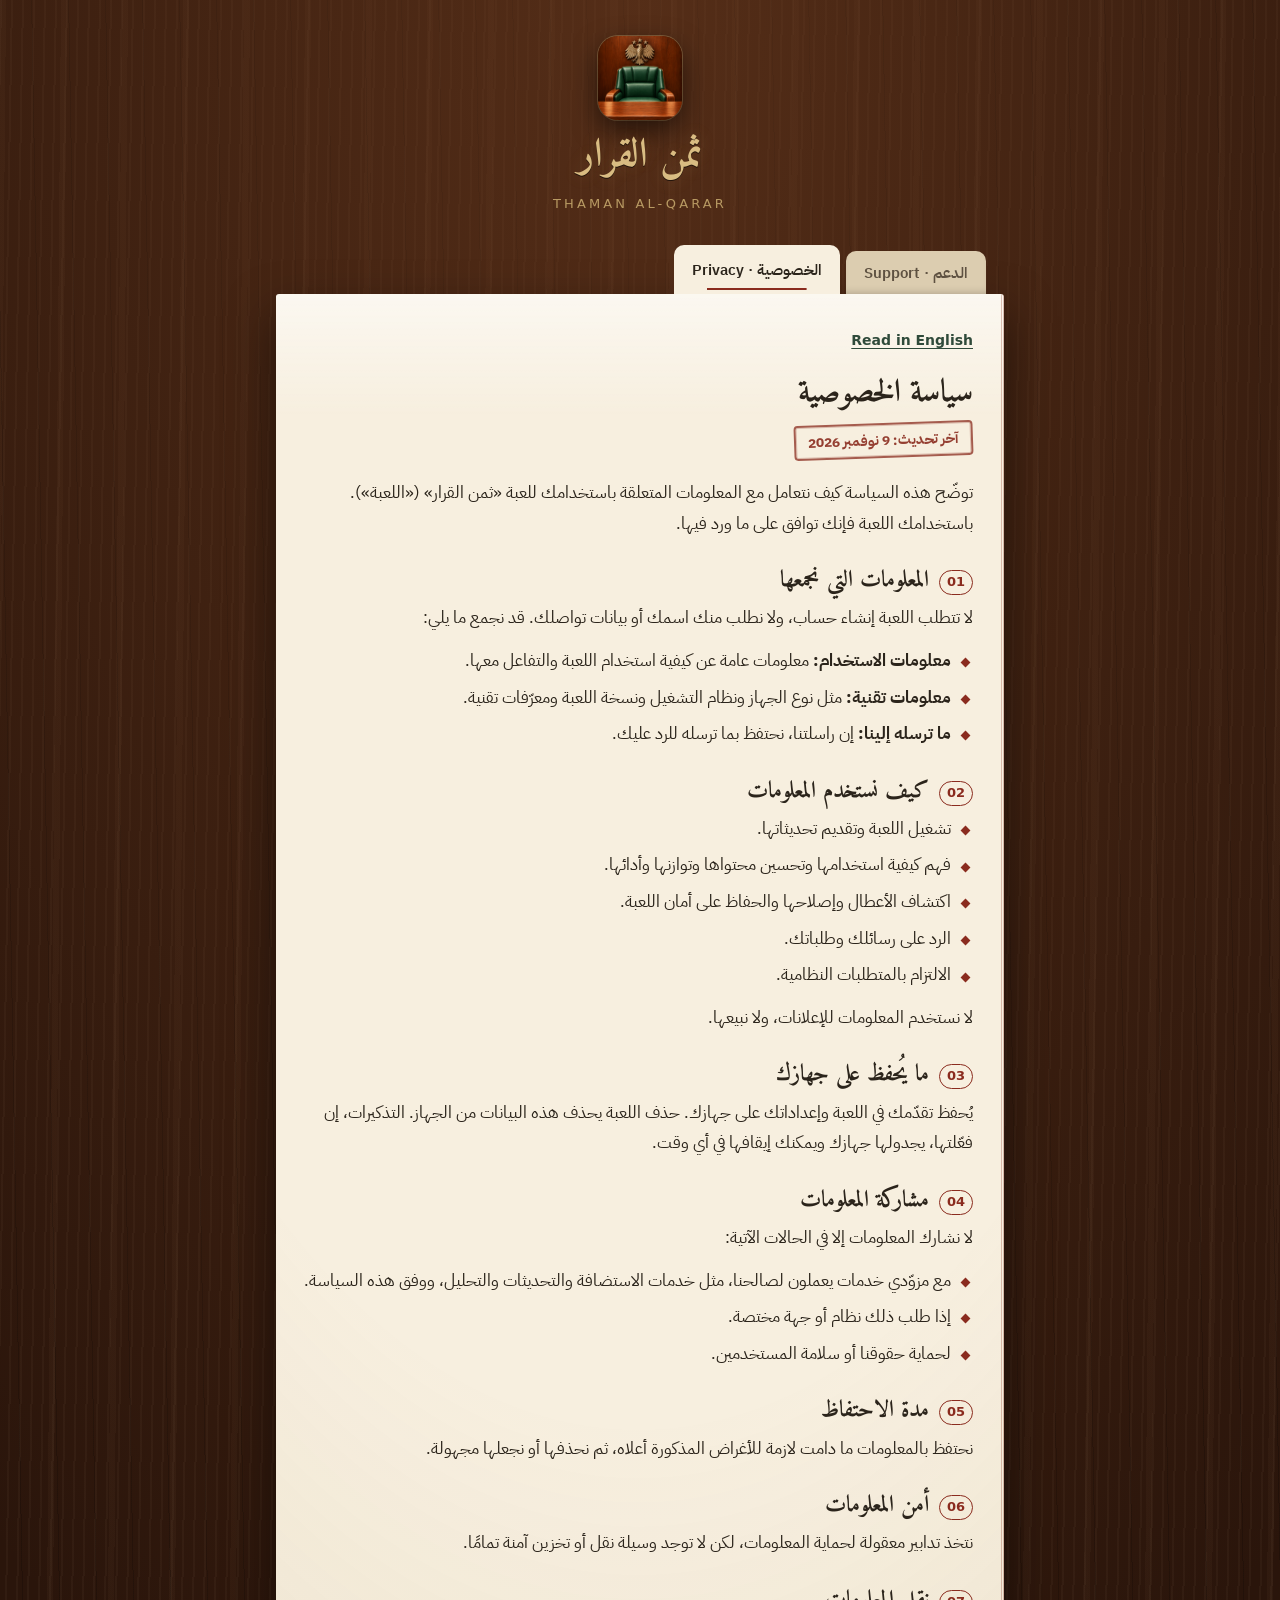
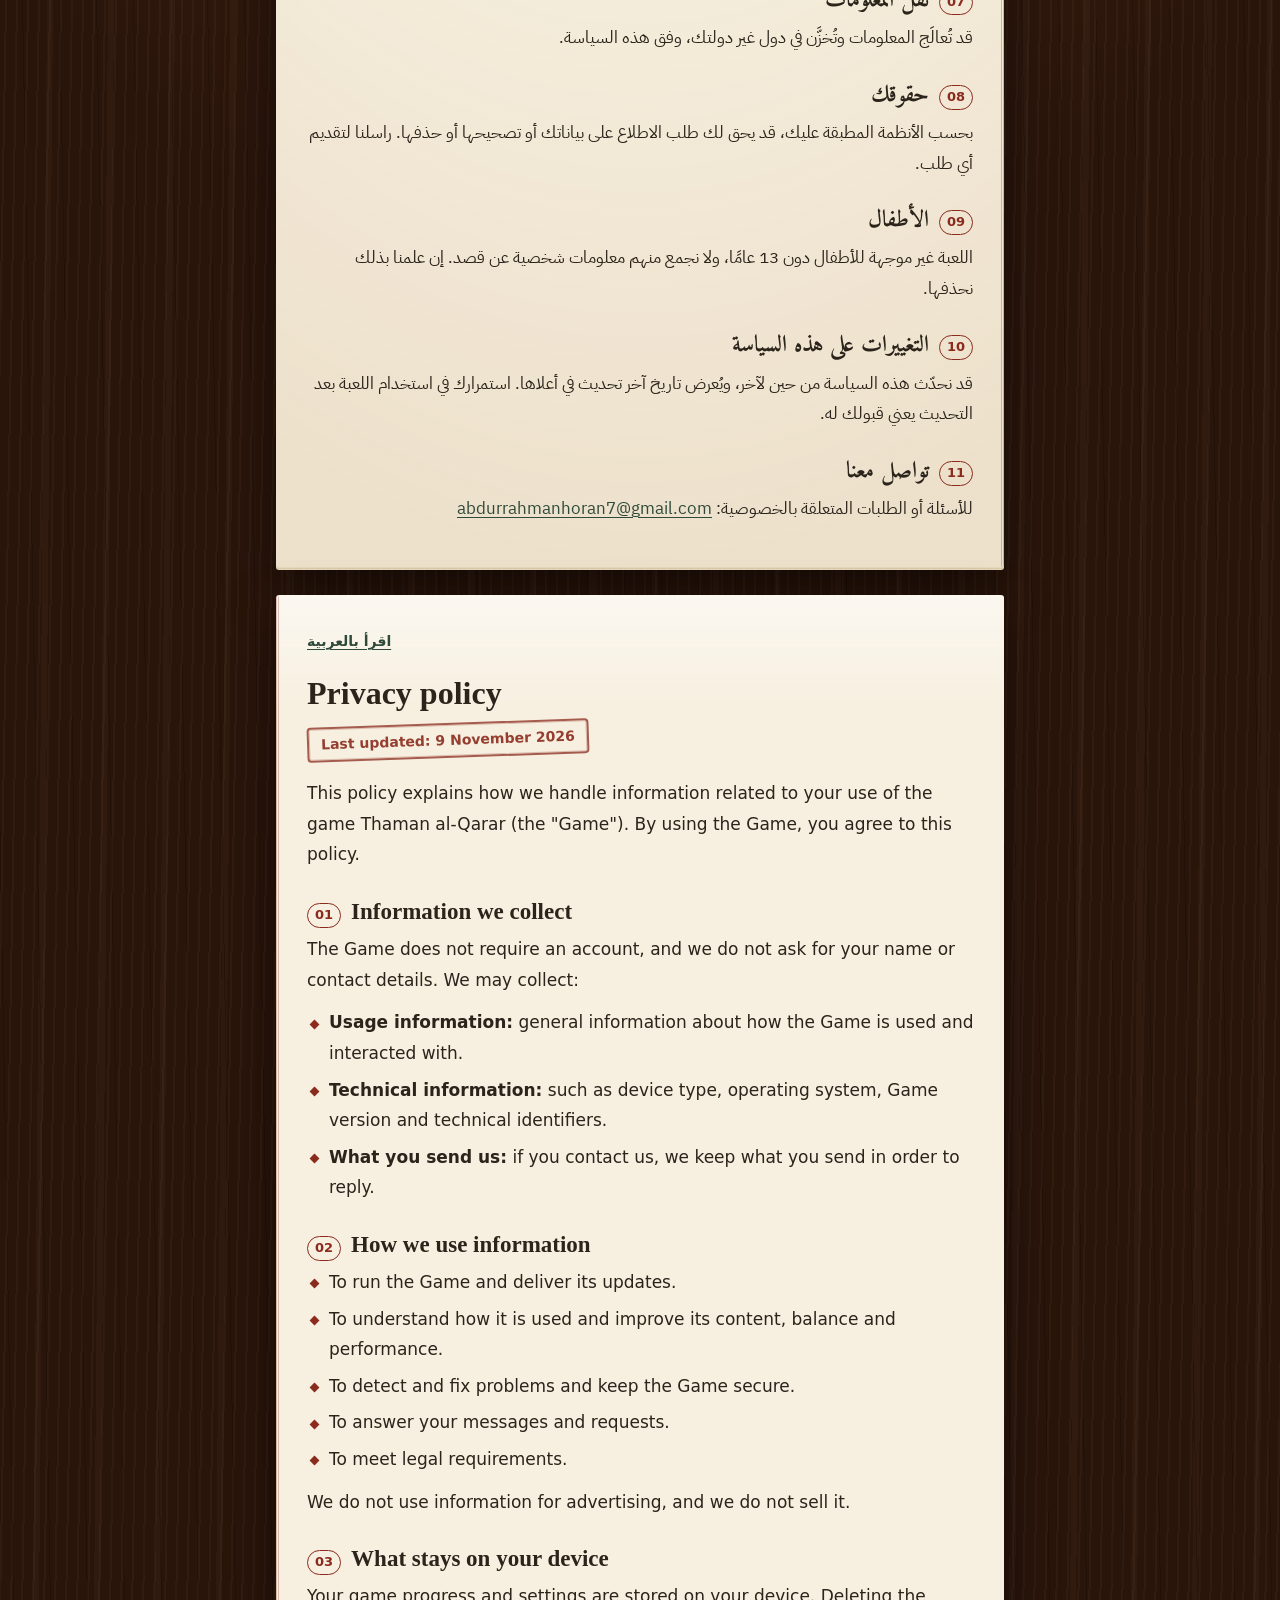
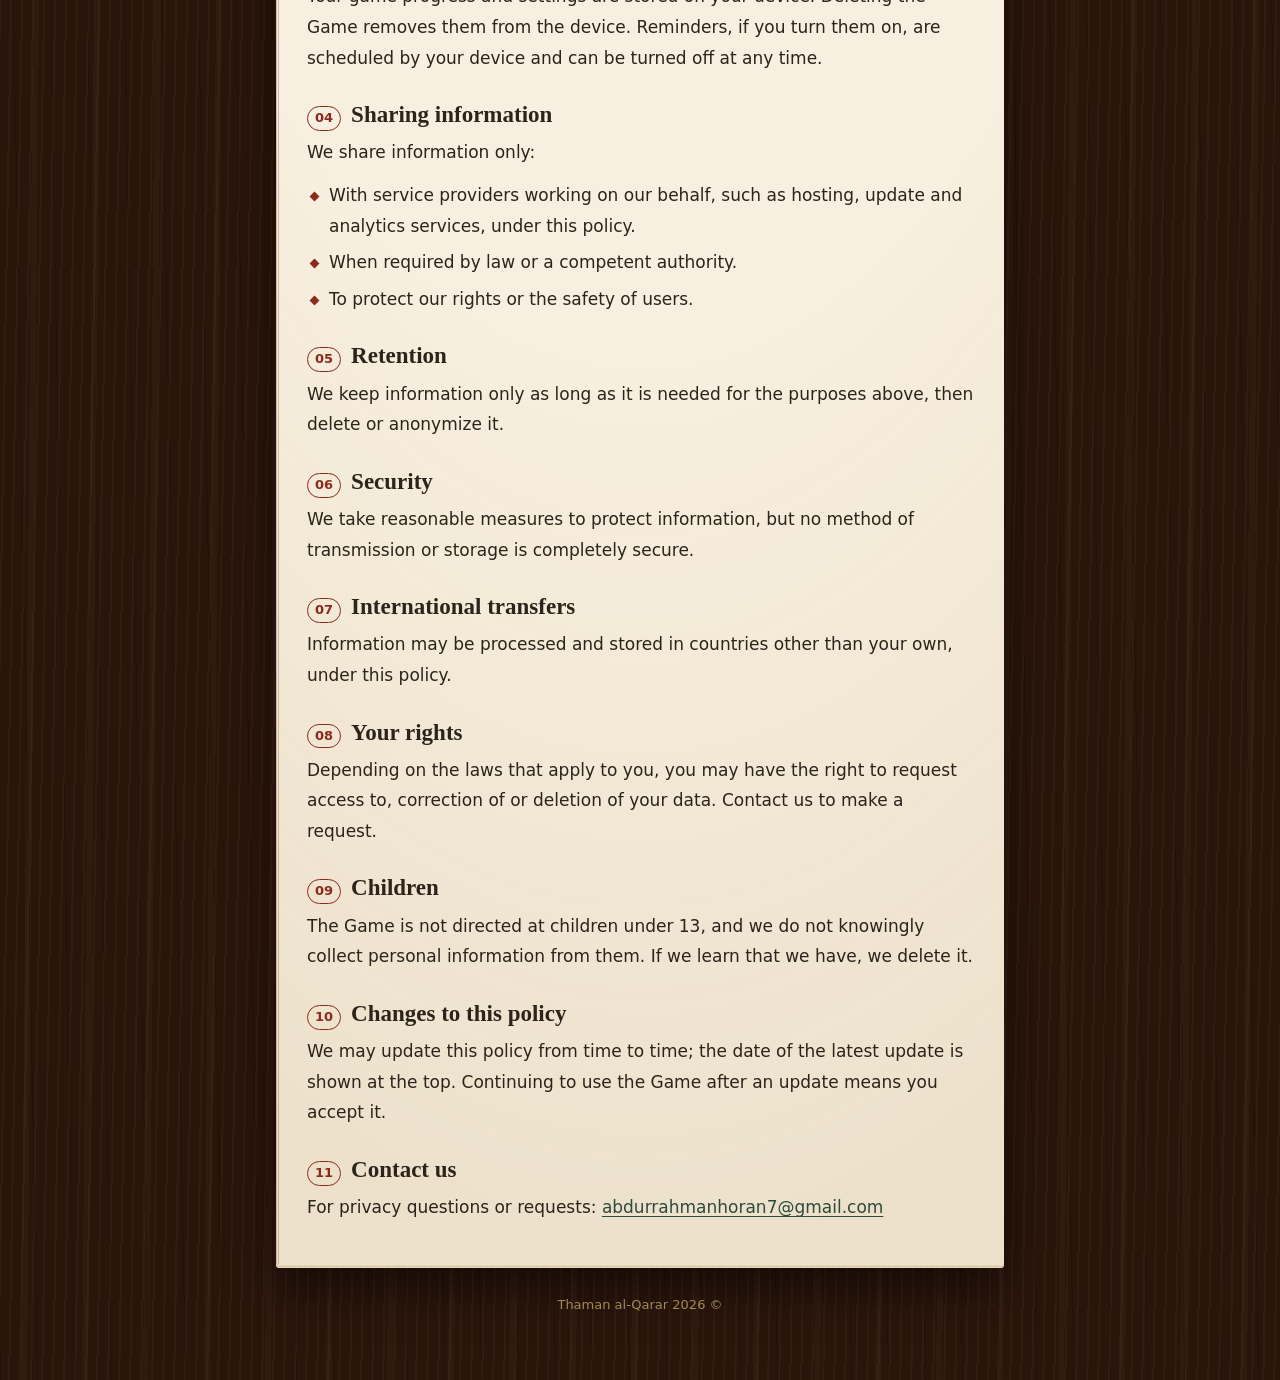
==== commit d648f360: "Remove the wax seal from the sheets" ====
--- a/privacy/index.html
+++ b/privacy/index.html
@@ -45,20 +45,14 @@
   .tabs a[aria-current="page"] { background: var(--paper); color: var(--ink); margin-top: 0; padding-top: 12px; box-shadow: none;
     background-image: linear-gradient(var(--red), var(--red)); background-size: 60% 2px; background-position: 50% calc(100% - 4px); background-repeat: no-repeat; }
 
-  /* The sheet: paper on the desk, a ledger margin, a wax seal in the corner. */
+  /* The sheet: paper on the desk with a ledger margin. */
   .sheet { position: relative; background: var(--paper); border-radius: 3px; padding: 34px 28px 30px;
     background-image: linear-gradient(180deg, rgba(255, 255, 255, 0.55), transparent 120px), radial-gradient(140% 100% at 50% 0%, transparent 60%, rgba(160, 120, 60, 0.12));
     box-shadow: 0 1px 0 var(--paper-edge), 0 2px 0 #d9c9a8, 0 3px 0 var(--paper-edge), 0 22px 48px rgba(0, 0, 0, 0.5);
     border-inline-start: 3px double rgba(138, 43, 30, 0.28); margin-bottom: 28px; }
   .sheet + .sheet { margin-top: 8px; }
-  .seal { position: absolute; top: -18px; inset-inline-end: 22px; width: 66px; height: 66px; border-radius: 50%;
-    display: grid; place-items: center; transform: rotate(-9deg);
-    background: radial-gradient(circle at 35% 30%, #b8432f, #8A2B1E 55%, #5e1a10);
-    box-shadow: 0 6px 14px rgba(60, 10, 5, 0.45), inset 0 0 0 5px rgba(0, 0, 0, 0.12), inset 0 0 0 7px rgba(255, 210, 190, 0.12);
-    color: #F3D9C8; font-family: 'Amiri', serif; font-weight: 700; font-size: 30px; line-height: 1; }
-  .seal[lang="en"] { font-family: Georgia, 'Times New Roman', serif; font-size: 22px; letter-spacing: 0.04em; }
   .kicker { font-size: 13px; letter-spacing: 0.08em; color: var(--red); font-weight: 600; margin: 0 0 2px; }
-  h1 { font-family: 'Amiri', serif; font-weight: 700; font-size: 32px; line-height: 1.35; margin: 0 0 6px; padding-inline-end: 72px; }
+  h1 { font-family: 'Amiri', serif; font-weight: 700; font-size: 32px; line-height: 1.35; margin: 0 0 6px; }
   .lede { color: var(--muted); margin: 0 0 18px; }
   .lang { font-size: 14px; margin: 0 0 18px; color: var(--muted); }
   .lang a { font-weight: 600; }
@@ -118,7 +112,6 @@
   </a>
 <nav class="tabs" aria-label="الصفحات"><a href="../support/">الدعم · Support</a><a href="../privacy/" aria-current="page">الخصوصية · Privacy</a></nav>
   <article class="sheet" id="ar">
-    <span class="seal" aria-hidden="true">ق</span>
     <p class="lang"><a href="#en" lang="en">Read in English</a></p>
     <h1>سياسة الخصوصية</h1>
     <p class="stamp">آخر تحديث: 9 نوفمبر 2026</p>
@@ -175,7 +168,6 @@
     <p>للأسئلة أو الطلبات المتعلقة بالخصوصية: <a href="mailto:abdurrahmanhoran7@gmail.com">abdurrahmanhoran7@gmail.com</a></p>
   </article>
   <article class="sheet" id="en" lang="en" dir="ltr">
-    <span class="seal" aria-hidden="true" lang="en">Q</span>
     <p class="lang"><a href="#ar" lang="ar">اقرأ بالعربية</a></p>
     <h1>Privacy policy</h1>
     <p class="stamp">Last updated: 9 November 2026</p>
